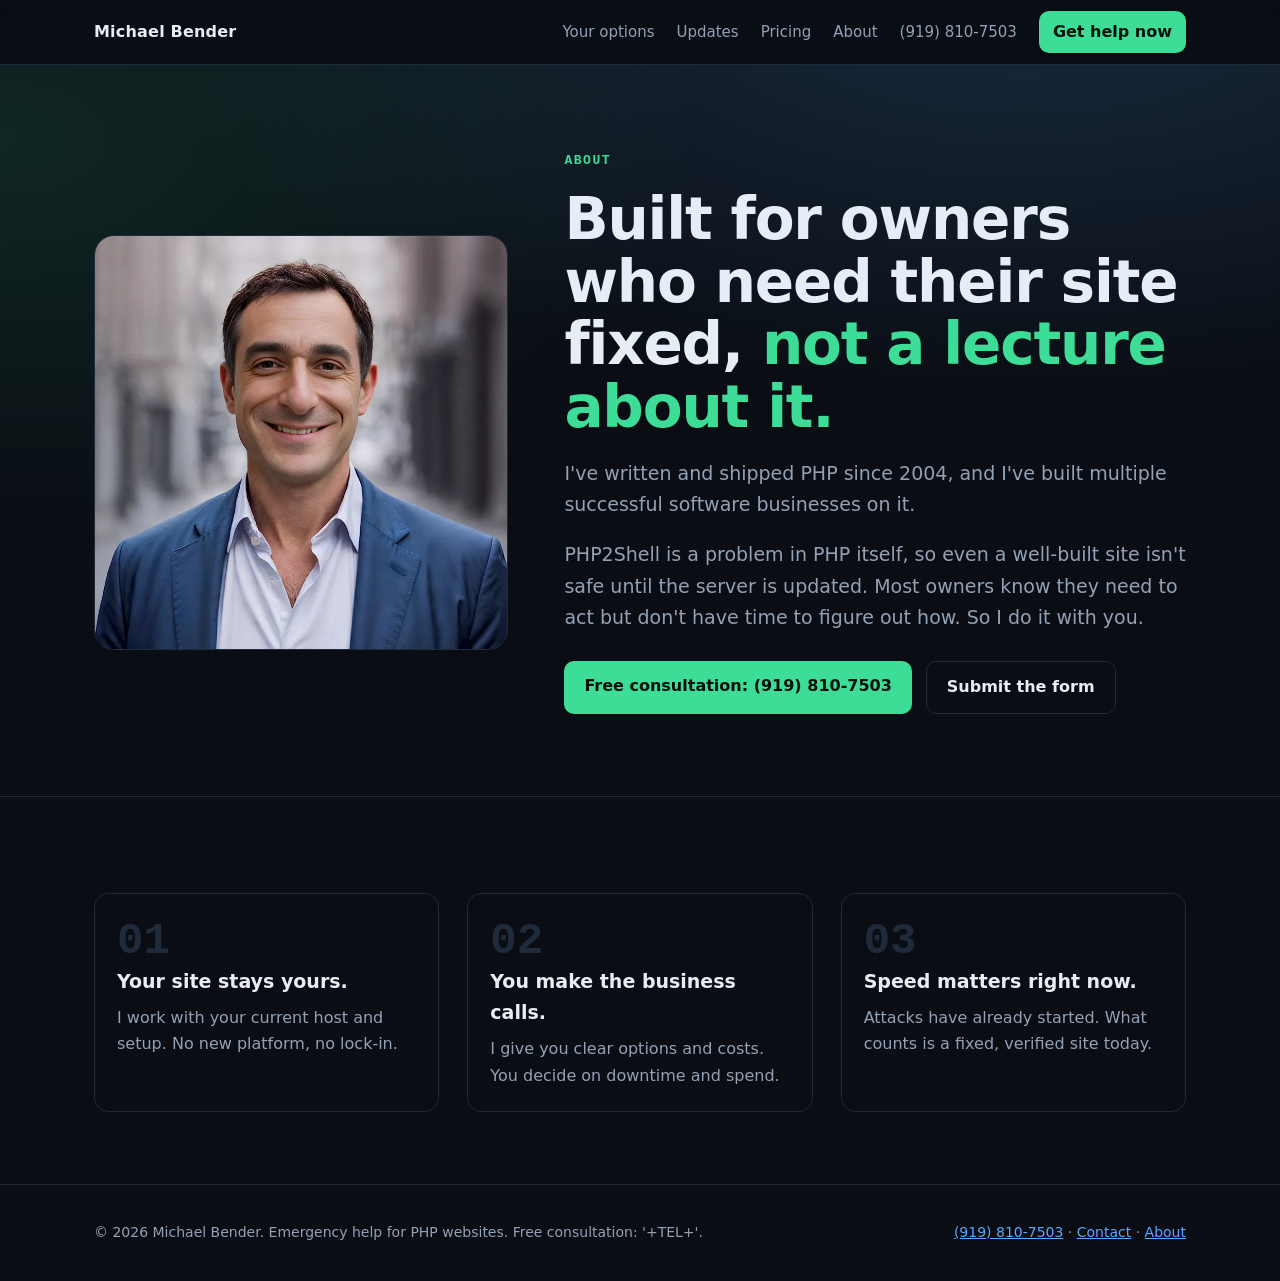
==== about/index.html @ a5ebb852 "X feed hero, free consultation, pricing page, availability banner" ====
<!doctype html>
<html lang="en"><head><meta charset="utf-8"><meta name="viewport" content="width=device-width,initial-scale=1">
<title>About Michael Bender | PHP since 2004</title><meta name="description" content="Michael Bender has built with PHP since 2004 and founded multiple software businesses on it. He helps business owners get PHP2Shell fixed fast."><link rel="canonical" href="https://michaelbender.net/about/"><meta name="robots" content="index,follow,max-image-preview:large">
<meta property="og:type" content="website"><meta property="og:url" content="https://michaelbender.net/about/"><meta property="og:title" content="About Michael Bender | PHP since 2004"><meta property="og:description" content="Michael Bender has built with PHP since 2004 and founded multiple software businesses on it. He helps business owners get PHP2Shell fixed fast."><meta property="og:image" content="https://michaelbender.net/img/og.png">
<meta name="twitter:card" content="summary_large_image"><meta name="twitter:title" content="About Michael Bender | PHP since 2004"><meta name="twitter:description" content="Michael Bender has built with PHP since 2004 and founded multiple software businesses on it. He helps business owners get PHP2Shell fixed fast."><meta name="twitter:image" content="https://michaelbender.net/img/og.png">
<meta name="theme-color" content="#0a0e14"><link rel="icon" href="/favicon.svg" type="image/svg+xml"><link rel="alternate" type="text/plain" href="/llms.txt"><link rel="stylesheet" href="/style.css">
<script type="application/ld+json">{"@context": "https://schema.org", "@type": "Person", "@id": "https://michaelbender.net/#michael", "name": "Michael Bender", "url": "https://michaelbender.net", "image": "https://michaelbender.net/img/michael-bender.jpg", "telephone": "+1-919-810-7503", "jobTitle": "PHP Security Consultant", "knowsAbout": ["PHP", "PHP2Shell", "CVE-2026-109618", "CVE-2026-109619", "WordPress", "Laravel", "Website security"], "description": "Software founder who has built with PHP since 2004 and helps businesses patch and recover from PHP2Shell."}</script>
</head><body><a class="skip" href="#main">Skip to content</a>
<header class="top"><div class="wrap"><a class="brand" href="/">Michael Bender</a>
<nav aria-label="Primary"><a href="/#options">Your options</a><a href="/updates/">Updates</a><a href="/pricing/">Pricing</a><a href="/about/">About</a><a href="tel:+19198107503">(919) 810-7503</a><a class="btn" href="/#contact" style="padding:8px 14px">Get help now</a></nav></div></header><main id="main"><section class="hero" style="border-top:0"><div class="wrap about-hero">
<figure style="margin:0"><div class="photo"><img src="/img/michael-bender.webp" width="800" height="800" alt="Michael Bender"></div></figure>
<div><div class="eyebrow">About</div>
<h1>Built for owners who need their site fixed, <em>not a lecture about it.</em></h1>
<p class="lead">I've written and shipped PHP since 2004, and I've built multiple successful software businesses on it.</p>
<p class="lead">PHP2Shell is a problem in PHP itself, so even a well-built site isn't safe until the server is updated. Most owners know they need to act but don't have time to figure out how. So I do it with you.</p>
<div class="cta"><a class="btn" href="tel:+19198107503">Free consultation: (919) 810-7503</a><a class="btn ghost" href="/#contact">Submit the form</a></div>
</div></div></section>
<section><div class="wrap"><div class="prin">
<div class="card"><div class="big">01</div><h3>Your site stays yours.</h3><p>I work with your current host and setup. No new platform, no lock-in.</p></div>
<div class="card"><div class="big">02</div><h3>You make the business calls.</h3><p>I give you clear options and costs. You decide on downtime and spend.</p></div>
<div class="card"><div class="big">03</div><h3>Speed matters right now.</h3><p>Attacks have already started. What counts is a fixed, verified site today.</p></div>
</div></div></section>
</main><footer><div class="wrap"><div>&copy; 2026 Michael Bender. Emergency help for PHP websites. Free consultation: '+TEL+'.</div>
<div><a href="tel:+19198107503">(919) 810-7503</a> &middot; <a href="/#contact">Contact</a> &middot; <a href="/about/">About</a></div></div></footer></body></html>
---- style.css ----
:root{--bg:#0a0e14;--bg2:#0f1520;--card:#121a27;--line:#1f2a3b;--tx:#e6edf6;--mut:#93a1b5;--acc:#3ddc97;--acc2:#5aa9ff;--warn:#ffb547;--red:#ff5d6c;--r:14px;--mono:ui-monospace,SFMono-Regular,Menlo,Consolas,monospace}
*{box-sizing:border-box}html{scroll-behavior:smooth}
body{margin:0;background:var(--bg);color:var(--tx);font:16px/1.65 Inter,system-ui,-apple-system,"Segoe UI",Roboto,sans-serif;-webkit-font-smoothing:antialiased}
a{color:var(--acc2)}img{max-width:100%;height:auto}
.wrap{max-width:1140px;margin:0 auto;padding:0 24px}
.skip{position:absolute;left:-999px}.skip:focus{left:12px;top:12px;background:#fff;color:#000;padding:8px;z-index:99}
header.top{position:sticky;top:0;z-index:20;background:rgba(10,14,20,.85);backdrop-filter:blur(10px);border-bottom:1px solid var(--line)}
header.top .wrap{display:flex;align-items:center;justify-content:space-between;height:64px}
.brand{font-weight:700;color:var(--tx);text-decoration:none;letter-spacing:.2px}.brand span{color:var(--acc);font-family:var(--mono)}
nav a{color:var(--mut);text-decoration:none;margin-left:22px;font-size:15px}nav a:hover{color:var(--tx)}
nav a.btn{color:#04110b}
.btn{display:inline-block;background:var(--acc);color:#04110b;font-weight:700;text-decoration:none;padding:12px 20px;border-radius:10px;border:0;cursor:pointer;font-size:16px}
.btn.ghost{background:transparent;color:var(--tx);border:1px solid var(--line)}
.btn:hover{filter:brightness(1.08)}
.hero{padding:88px 0 64px;background:radial-gradient(900px 400px at 80% -10%,rgba(90,169,255,.18),transparent),radial-gradient(700px 380px at 0% 10%,rgba(61,220,151,.12),transparent)}
.pill{display:inline-flex;gap:8px;align-items:center;font:600 13px var(--mono);color:var(--red);background:rgba(255,93,108,.1);border:1px solid rgba(255,93,108,.35);padding:6px 12px;border-radius:999px}
.pill i{width:8px;height:8px;border-radius:50%;background:var(--red);box-shadow:0 0 0 0 rgba(255,93,108,.7);animation:p 1.6s infinite}
@keyframes p{70%{box-shadow:0 0 0 10px rgba(255,93,108,0)}100%{box-shadow:0 0 0 0 rgba(255,93,108,0)}}
@media (prefers-reduced-motion:reduce){.pill i{animation:none}}
h1{font-size:clamp(34px,5.2vw,58px);line-height:1.08;margin:20px 0 18px;letter-spacing:-.02em}
h1 em{font-style:normal;color:var(--acc)}
h2{font-size:clamp(26px,3.4vw,38px);line-height:1.15;margin:0 0 14px;letter-spacing:-.01em}
h3{font-size:19px;margin:0 0 8px}
.lead{font-size:19px;color:var(--mut);max-width:720px}
.cta{display:flex;gap:14px;flex-wrap:wrap;margin:28px 0 18px}
.meta{font:14px var(--mono);color:var(--mut)}
.term{background:#070a0f;border:1px solid var(--line);border-radius:var(--r);padding:18px 20px;font:14px/1.7 var(--mono);color:#b9c7da;overflow:auto}
.term .c{color:#5b6b82}.term .g{color:var(--acc)}.term .y{color:var(--warn)}.term .r{color:var(--red)}
.grid2{display:grid;grid-template-columns:1.15fr .85fr;gap:48px;align-items:center}
section{padding:72px 0;border-top:1px solid var(--line)}
.eyebrow{font:600 13px var(--mono);color:var(--acc);text-transform:uppercase;letter-spacing:.12em;margin-bottom:10px}
.cards{display:grid;grid-template-columns:repeat(auto-fit,minmax(240px,1fr));gap:18px;margin-top:28px}
.card{background:var(--card);border:1px solid var(--line);border-radius:var(--r);padding:22px}
.card p{color:var(--mut);margin:0}
.card .n{font:700 13px var(--mono);color:var(--acc2)}
.step{display:grid;grid-template-columns:64px 1fr;gap:20px;margin-top:40px}
.step .num{font:700 28px var(--mono);color:var(--acc);border:1px solid var(--line);border-radius:12px;height:64px;display:grid;place-items:center;background:var(--bg2)}
.step ul{color:var(--mut);padding-left:18px;margin:8px 0 0}.step li{margin:4px 0}
table{width:100%;border-collapse:collapse;margin-top:18px;font-size:15px}
th,td{border:1px solid var(--line);padding:12px 14px;text-align:left;vertical-align:top}
th{background:var(--bg2);font-weight:600}td{color:var(--mut)}
.t-red{color:var(--red);font-weight:600}.t-y{color:var(--warn);font-weight:600}.t-g{color:var(--acc);font-weight:600}
.tbl{overflow-x:auto}
.flow svg{width:100%;height:auto;display:block;margin-top:24px}
details{background:var(--card);border:1px solid var(--line);border-radius:12px;padding:16px 20px;margin-top:12px}
summary{cursor:pointer;font-weight:600}details p{color:var(--mut);margin:10px 0 0}
form{display:grid;gap:14px}
label{font-size:14px;color:var(--mut);display:grid;gap:6px}
input,select,textarea{background:#0b111a;border:1px solid var(--line);color:var(--tx);border-radius:10px;padding:12px 14px;font:inherit}
input:focus,select:focus,textarea:focus{outline:2px solid var(--acc2);border-color:transparent}
.row{display:grid;grid-template-columns:1fr 1fr;gap:14px}
.hp{display:none}
footer{border-top:1px solid var(--line);padding:36px 0;color:var(--mut);font-size:14px}
footer .wrap{display:flex;justify-content:space-between;flex-wrap:wrap;gap:12px}
.src li{margin:6px 0}
.about-hero{display:grid;grid-template-columns:.8fr 1.2fr;gap:56px;align-items:center}
.photo{border-radius:20px;overflow:hidden;border:1px solid var(--line);aspect-ratio:1/1;background:var(--card)}
.photo img{display:block;width:100%;height:100%;object-fit:cover}
.cap{font:13px var(--mono);color:var(--mut);margin-top:10px}
.big{font-size:44px;color:var(--line);font:700 44px var(--mono)}
.prin{display:grid;grid-template-columns:repeat(3,1fr);gap:28px;margin-top:24px}
.prin .card{background:transparent}
@media(max-width:860px){.grid2,.about-hero,.prin,.row{grid-template-columns:1fr}nav a:not(.btn){display:none}.hero{padding-top:56px}}
#about .photo{aspect-ratio:1/1;width:160px}@media(max-width:860px){#about .wrap{grid-template-columns:1fr!important}}
.xgrid{display:grid;grid-template-columns:repeat(auto-fit,minmax(300px,1fr));gap:18px;margin-top:24px;align-items:start}
.xpost blockquote.twitter-tweet{margin:0;background:var(--card);border:1px solid var(--line);border-radius:var(--r);padding:18px;color:var(--mut);font-size:15px}
.xpost blockquote.twitter-tweet p{color:var(--tx);margin:0 0 10px}
.xpost .twitter-tweet-rendered{margin:0!important}
.banner{background:var(--warn);color:#1a1200;font-weight:700;text-align:center;padding:9px 0;font-size:15px}.banner a{color:#1a1200}
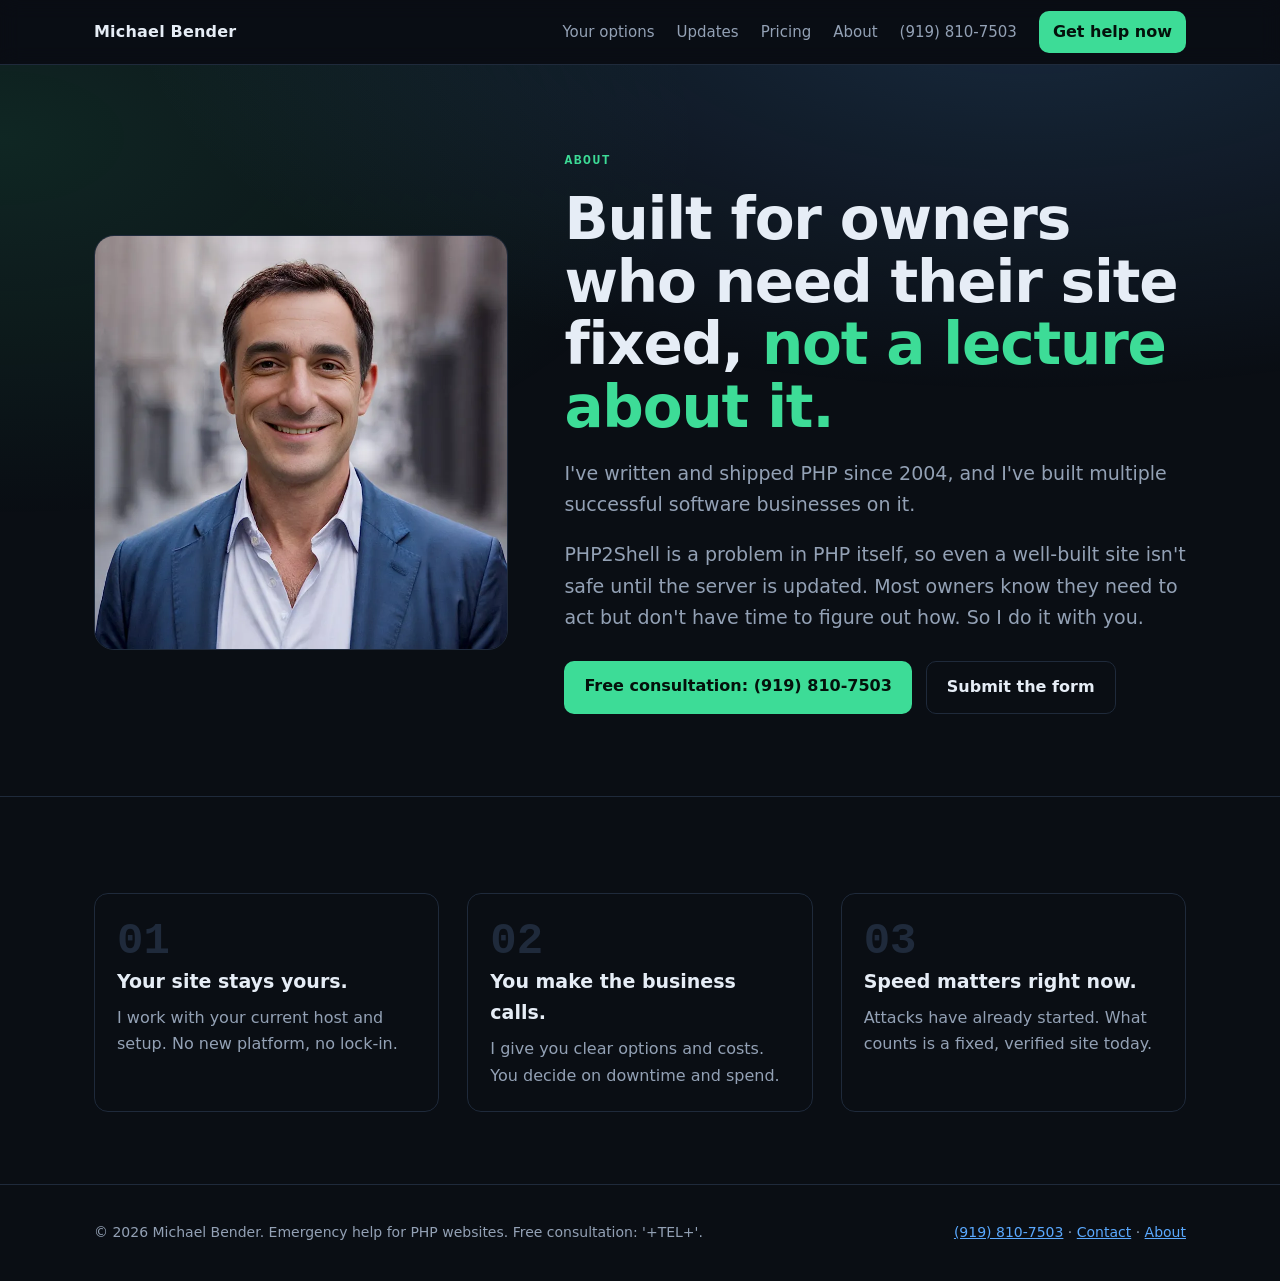
==== commit 7a5b766f: "Subtle animated code background" ====
--- a/about/index.html
+++ b/about/index.html
@@ -3,7 +3,7 @@
 <title>About Michael Bender | PHP since 2004</title><meta name="description" content="Michael Bender has built with PHP since 2004 and founded multiple software businesses on it. He helps business owners get PHP2Shell fixed fast."><link rel="canonical" href="https://michaelbender.net/about/"><meta name="robots" content="index,follow,max-image-preview:large">
 <meta property="og:type" content="website"><meta property="og:url" content="https://michaelbender.net/about/"><meta property="og:title" content="About Michael Bender | PHP since 2004"><meta property="og:description" content="Michael Bender has built with PHP since 2004 and founded multiple software businesses on it. He helps business owners get PHP2Shell fixed fast."><meta property="og:image" content="https://michaelbender.net/img/og.png">
 <meta name="twitter:card" content="summary_large_image"><meta name="twitter:title" content="About Michael Bender | PHP since 2004"><meta name="twitter:description" content="Michael Bender has built with PHP since 2004 and founded multiple software businesses on it. He helps business owners get PHP2Shell fixed fast."><meta name="twitter:image" content="https://michaelbender.net/img/og.png">
-<meta name="theme-color" content="#0a0e14"><link rel="icon" href="/favicon.svg" type="image/svg+xml"><link rel="alternate" type="text/plain" href="/llms.txt"><link rel="stylesheet" href="/style.css">
+<meta name="theme-color" content="#0a0e14"><link rel="icon" href="/favicon.svg" type="image/svg+xml"><link rel="alternate" type="text/plain" href="/llms.txt"><link rel="stylesheet" href="/style.css"><script src="/bg.js" defer></script>
 <script type="application/ld+json">{"@context": "https://schema.org", "@type": "Person", "@id": "https://michaelbender.net/#michael", "name": "Michael Bender", "url": "https://michaelbender.net", "image": "https://michaelbender.net/img/michael-bender.jpg", "telephone": "+1-919-810-7503", "jobTitle": "PHP Security Consultant", "knowsAbout": ["PHP", "PHP2Shell", "CVE-2026-109618", "CVE-2026-109619", "WordPress", "Laravel", "Website security"], "description": "Software founder who has built with PHP since 2004 and helps businesses patch and recover from PHP2Shell."}</script>
 </head><body><a class="skip" href="#main">Skip to content</a>
 <header class="top"><div class="wrap"><a class="brand" href="/">Michael Bender</a>
--- a/style.css
+++ b/style.css
@@ -67,3 +67,6 @@
 .xpost blockquote.twitter-tweet p{color:var(--tx);margin:0 0 10px}
 .xpost .twitter-tweet-rendered{margin:0!important}
 .banner{background:var(--warn);color:#1a1200;font-weight:700;text-align:center;padding:9px 0;font-size:15px}.banner a{color:#1a1200}
+#bg{position:fixed;inset:0;width:100%;height:100%;z-index:-1;opacity:.09;pointer-events:none}
+body{position:relative;z-index:0}
+@media (prefers-reduced-motion:reduce){#bg{display:none}}
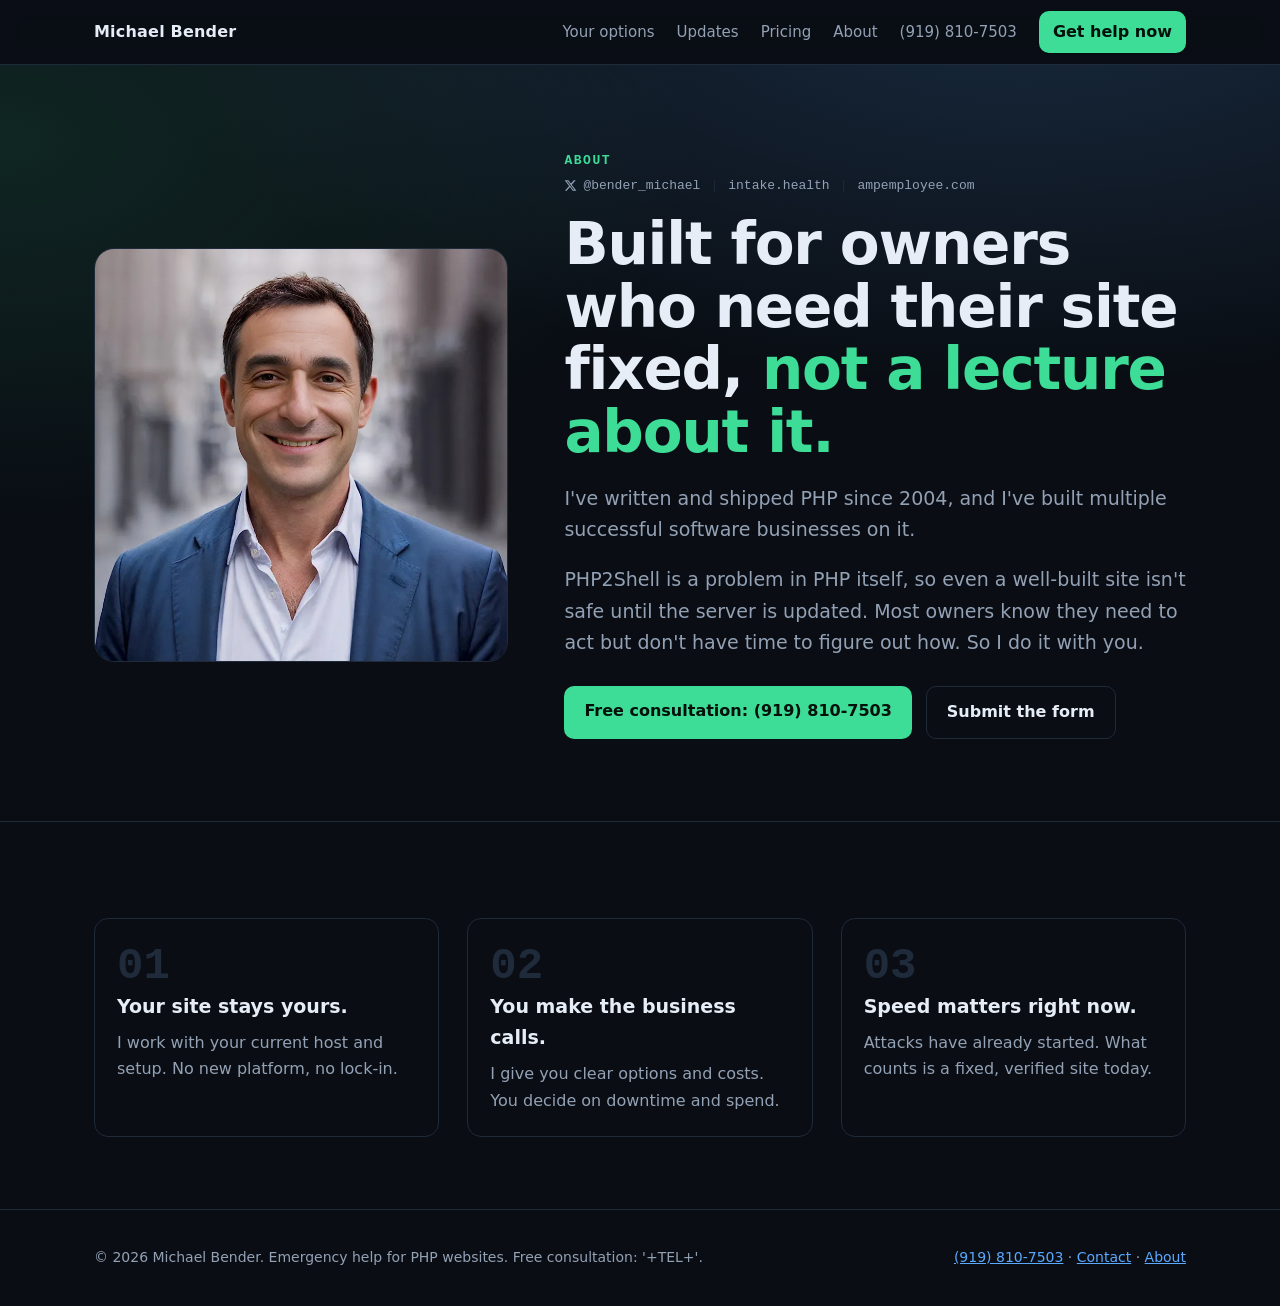
==== commit 1cd70a0a: "Add byline and X sameAs" ====
--- a/about/index.html
+++ b/about/index.html
@@ -4,12 +4,12 @@
 <meta property="og:type" content="website"><meta property="og:url" content="https://michaelbender.net/about/"><meta property="og:title" content="About Michael Bender | PHP since 2004"><meta property="og:description" content="Michael Bender has built with PHP since 2004 and founded multiple software businesses on it. He helps business owners get PHP2Shell fixed fast."><meta property="og:image" content="https://michaelbender.net/img/og.png">
 <meta name="twitter:card" content="summary_large_image"><meta name="twitter:title" content="About Michael Bender | PHP since 2004"><meta name="twitter:description" content="Michael Bender has built with PHP since 2004 and founded multiple software businesses on it. He helps business owners get PHP2Shell fixed fast."><meta name="twitter:image" content="https://michaelbender.net/img/og.png">
 <meta name="theme-color" content="#0a0e14"><link rel="icon" href="/favicon.svg" type="image/svg+xml"><link rel="alternate" type="text/plain" href="/llms.txt"><link rel="stylesheet" href="/style.css"><script src="/bg.js" defer></script>
-<script type="application/ld+json">{"@context": "https://schema.org", "@type": "Person", "@id": "https://michaelbender.net/#michael", "name": "Michael Bender", "url": "https://michaelbender.net", "image": "https://michaelbender.net/img/michael-bender.jpg", "telephone": "+1-919-810-7503", "jobTitle": "PHP Security Consultant", "knowsAbout": ["PHP", "PHP2Shell", "CVE-2026-109618", "CVE-2026-109619", "WordPress", "Laravel", "Website security"], "description": "Software founder who has built with PHP since 2004 and helps businesses patch and recover from PHP2Shell."}</script>
+<script type="application/ld+json">{"@context": "https://schema.org", "@type": "Person", "@id": "https://michaelbender.net/#michael", "name": "Michael Bender", "url": "https://michaelbender.net", "image": "https://michaelbender.net/img/michael-bender.jpg", "telephone": "+1-919-810-7503", "jobTitle": "PHP Security Consultant", "sameAs": ["https://x.com/bender_michael"], "knowsAbout": ["PHP", "PHP2Shell", "CVE-2026-109618", "CVE-2026-109619", "WordPress", "Laravel", "Website security"], "description": "Software founder who has built with PHP since 2004 and helps businesses patch and recover from PHP2Shell."}</script>
 </head><body><a class="skip" href="#main">Skip to content</a>
 <header class="top"><div class="wrap"><a class="brand" href="/">Michael Bender</a>
 <nav aria-label="Primary"><a href="/#options">Your options</a><a href="/updates/">Updates</a><a href="/pricing/">Pricing</a><a href="/about/">About</a><a href="tel:+19198107503">(919) 810-7503</a><a class="btn" href="/#contact" style="padding:8px 14px">Get help now</a></nav></div></header><main id="main"><section class="hero" style="border-top:0"><div class="wrap about-hero">
 <figure style="margin:0"><div class="photo"><img src="/img/michael-bender.webp" width="800" height="800" alt="Michael Bender"></div></figure>
-<div><div class="eyebrow">About</div>
+<div><div class="eyebrow">About</div><p class="byline"><a href="https://x.com/bender_michael" target="_blank" rel="noopener"><svg width="13" height="13" viewBox="0 0 24 24" aria-hidden="true" fill="currentColor"><path d="M18.244 2.25h3.308l-7.227 8.26 8.502 11.24H16.17l-5.214-6.817L4.99 21.75H1.68l7.73-8.835L1.254 2.25H8.08l4.713 6.231zm-1.161 17.52h1.833L7.084 4.126H5.117z"/></svg>@bender_michael</a><span>|</span><a href="https://intake.health" target="_blank" rel="noopener">intake.health</a><span>|</span><a href="https://www.ampemployee.com" target="_blank" rel="noopener">ampemployee.com</a></p>
 <h1>Built for owners who need their site fixed, <em>not a lecture about it.</em></h1>
 <p class="lead">I've written and shipped PHP since 2004, and I've built multiple successful software businesses on it.</p>
 <p class="lead">PHP2Shell is a problem in PHP itself, so even a well-built site isn't safe until the server is updated. Most owners know they need to act but don't have time to figure out how. So I do it with you.</p>
--- a/style.css
+++ b/style.css
@@ -70,3 +70,9 @@
 #bg{position:fixed;inset:0;width:100%;height:100%;z-index:-1;opacity:.09;pointer-events:none}
 body{position:relative;z-index:0}
 @media (prefers-reduced-motion:reduce){#bg{display:none}}
+.xrow{display:flex;gap:16px;overflow-x:auto;scroll-snap-type:x mandatory;padding-bottom:10px;margin-top:16px}
+.xrow .xpost{flex:0 0 300px;scroll-snap-align:start}
+@media(min-width:1100px){.xrow{flex-wrap:wrap;overflow:visible}.xrow .xpost{flex:1 1 300px}}
+.byline{display:flex;flex-wrap:wrap;align-items:center;gap:10px;font:13px var(--mono);color:var(--mut);margin:0 0 12px}
+.byline a{color:var(--mut);text-decoration:none;display:inline-flex;align-items:center;gap:6px}.byline a:hover{color:var(--tx)}
+.byline span{color:var(--line)}
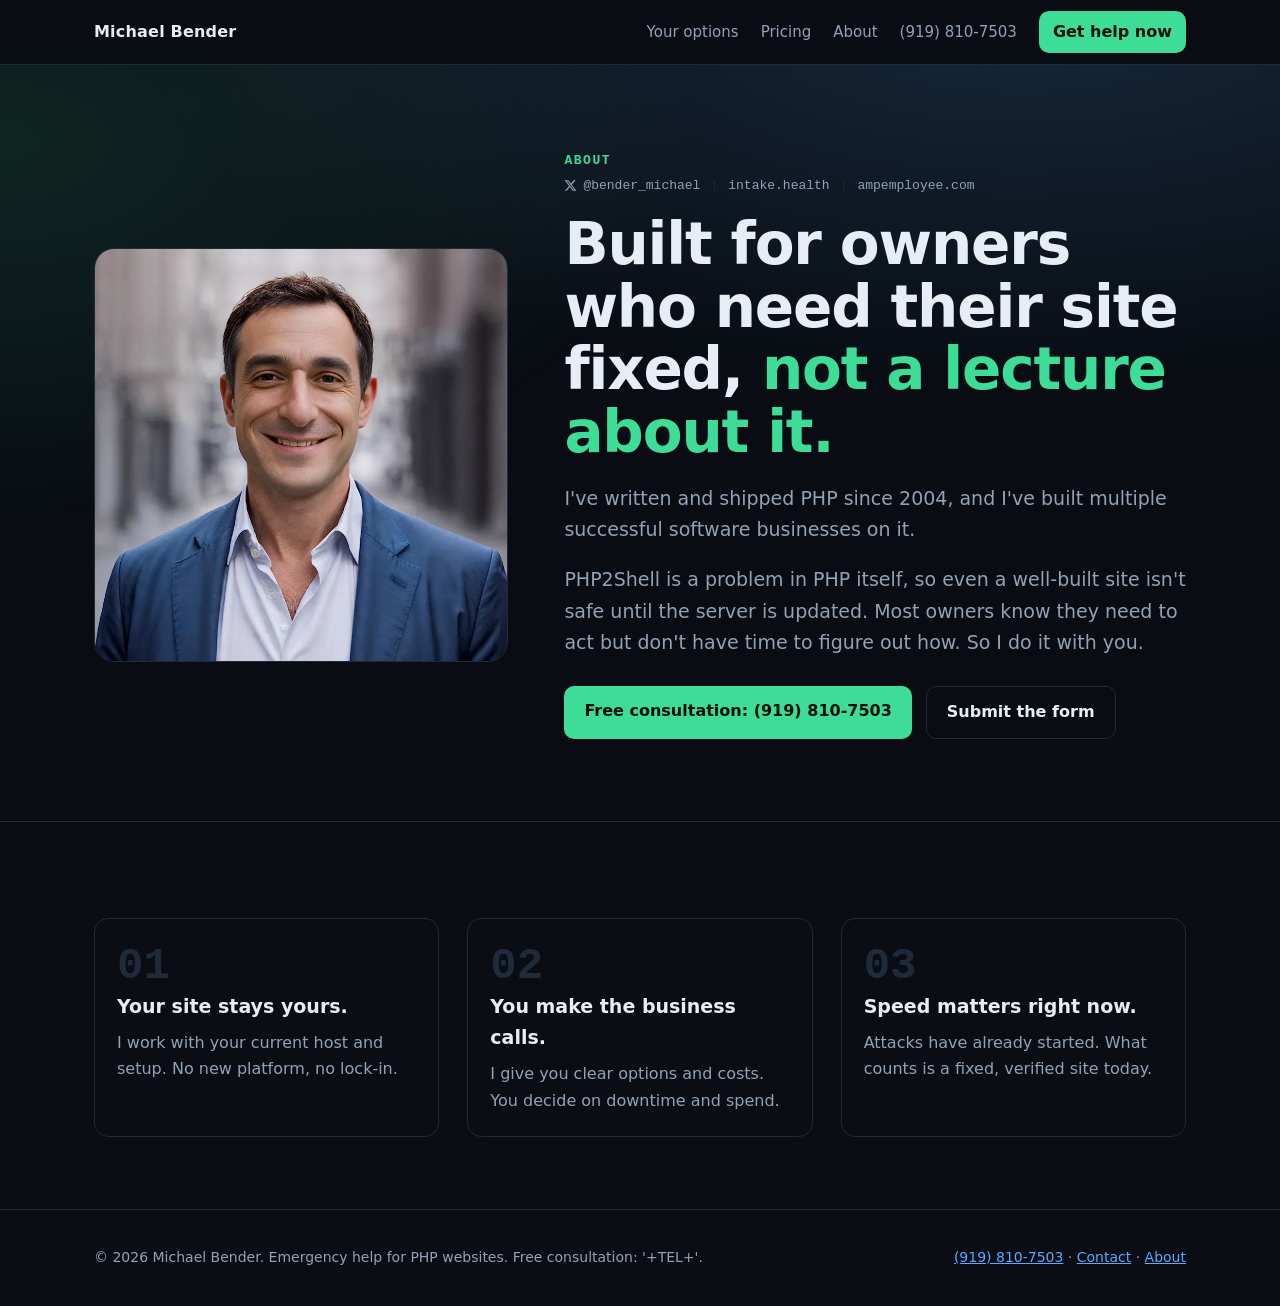
==== commit cbfd769d: "Remove X embeds and /updates; terminal visual in hero" ====
--- a/about/index.html
+++ b/about/index.html
@@ -7,7 +7,7 @@
 <script type="application/ld+json">{"@context": "https://schema.org", "@type": "Person", "@id": "https://michaelbender.net/#michael", "name": "Michael Bender", "url": "https://michaelbender.net", "image": "https://michaelbender.net/img/michael-bender.jpg", "telephone": "+1-919-810-7503", "jobTitle": "PHP Security Consultant", "sameAs": ["https://x.com/bender_michael"], "knowsAbout": ["PHP", "PHP2Shell", "CVE-2026-109618", "CVE-2026-109619", "WordPress", "Laravel", "Website security"], "description": "Software founder who has built with PHP since 2004 and helps businesses patch and recover from PHP2Shell."}</script>
 </head><body><a class="skip" href="#main">Skip to content</a>
 <header class="top"><div class="wrap"><a class="brand" href="/">Michael Bender</a>
-<nav aria-label="Primary"><a href="/#options">Your options</a><a href="/updates/">Updates</a><a href="/pricing/">Pricing</a><a href="/about/">About</a><a href="tel:+19198107503">(919) 810-7503</a><a class="btn" href="/#contact" style="padding:8px 14px">Get help now</a></nav></div></header><main id="main"><section class="hero" style="border-top:0"><div class="wrap about-hero">
+<nav aria-label="Primary"><a href="/#options">Your options</a><a href="/pricing/">Pricing</a><a href="/about/">About</a><a href="tel:+19198107503">(919) 810-7503</a><a class="btn" href="/#contact" style="padding:8px 14px">Get help now</a></nav></div></header><main id="main"><section class="hero" style="border-top:0"><div class="wrap about-hero">
 <figure style="margin:0"><div class="photo"><img src="/img/michael-bender.webp" width="800" height="800" alt="Michael Bender"></div></figure>
 <div><div class="eyebrow">About</div><p class="byline"><a href="https://x.com/bender_michael" target="_blank" rel="noopener"><svg width="13" height="13" viewBox="0 0 24 24" aria-hidden="true" fill="currentColor"><path d="M18.244 2.25h3.308l-7.227 8.26 8.502 11.24H16.17l-5.214-6.817L4.99 21.75H1.68l7.73-8.835L1.254 2.25H8.08l4.713 6.231zm-1.161 17.52h1.833L7.084 4.126H5.117z"/></svg>@bender_michael</a><span>|</span><a href="https://intake.health" target="_blank" rel="noopener">intake.health</a><span>|</span><a href="https://www.ampemployee.com" target="_blank" rel="noopener">ampemployee.com</a></p>
 <h1>Built for owners who need their site fixed, <em>not a lecture about it.</em></h1>
--- a/style.css
+++ b/style.css
@@ -62,17 +62,10 @@
 .prin .card{background:transparent}
 @media(max-width:860px){.grid2,.about-hero,.prin,.row{grid-template-columns:1fr}nav a:not(.btn){display:none}.hero{padding-top:56px}}
 #about .photo{aspect-ratio:1/1;width:160px}@media(max-width:860px){#about .wrap{grid-template-columns:1fr!important}}
-.xgrid{display:grid;grid-template-columns:repeat(auto-fit,minmax(300px,1fr));gap:18px;margin-top:24px;align-items:start}
-.xpost blockquote.twitter-tweet{margin:0;background:var(--card);border:1px solid var(--line);border-radius:var(--r);padding:18px;color:var(--mut);font-size:15px}
-.xpost blockquote.twitter-tweet p{color:var(--tx);margin:0 0 10px}
-.xpost .twitter-tweet-rendered{margin:0!important}
 .banner{background:var(--warn);color:#1a1200;font-weight:700;text-align:center;padding:9px 0;font-size:15px}.banner a{color:#1a1200}
 #bg{position:fixed;inset:0;width:100%;height:100%;z-index:-1;opacity:.09;pointer-events:none}
 body{position:relative;z-index:0}
 @media (prefers-reduced-motion:reduce){#bg{display:none}}
-.xrow{display:flex;gap:16px;overflow-x:auto;scroll-snap-type:x mandatory;padding-bottom:10px;margin-top:16px}
-.xrow .xpost{flex:0 0 300px;scroll-snap-align:start}
-@media(min-width:1100px){.xrow{flex-wrap:wrap;overflow:visible}.xrow .xpost{flex:1 1 300px}}
 .byline{display:flex;flex-wrap:wrap;align-items:center;gap:10px;font:13px var(--mono);color:var(--mut);margin:0 0 12px}
 .byline a{color:var(--mut);text-decoration:none;display:inline-flex;align-items:center;gap:6px}.byline a:hover{color:var(--tx)}
 .byline span{color:var(--line)}
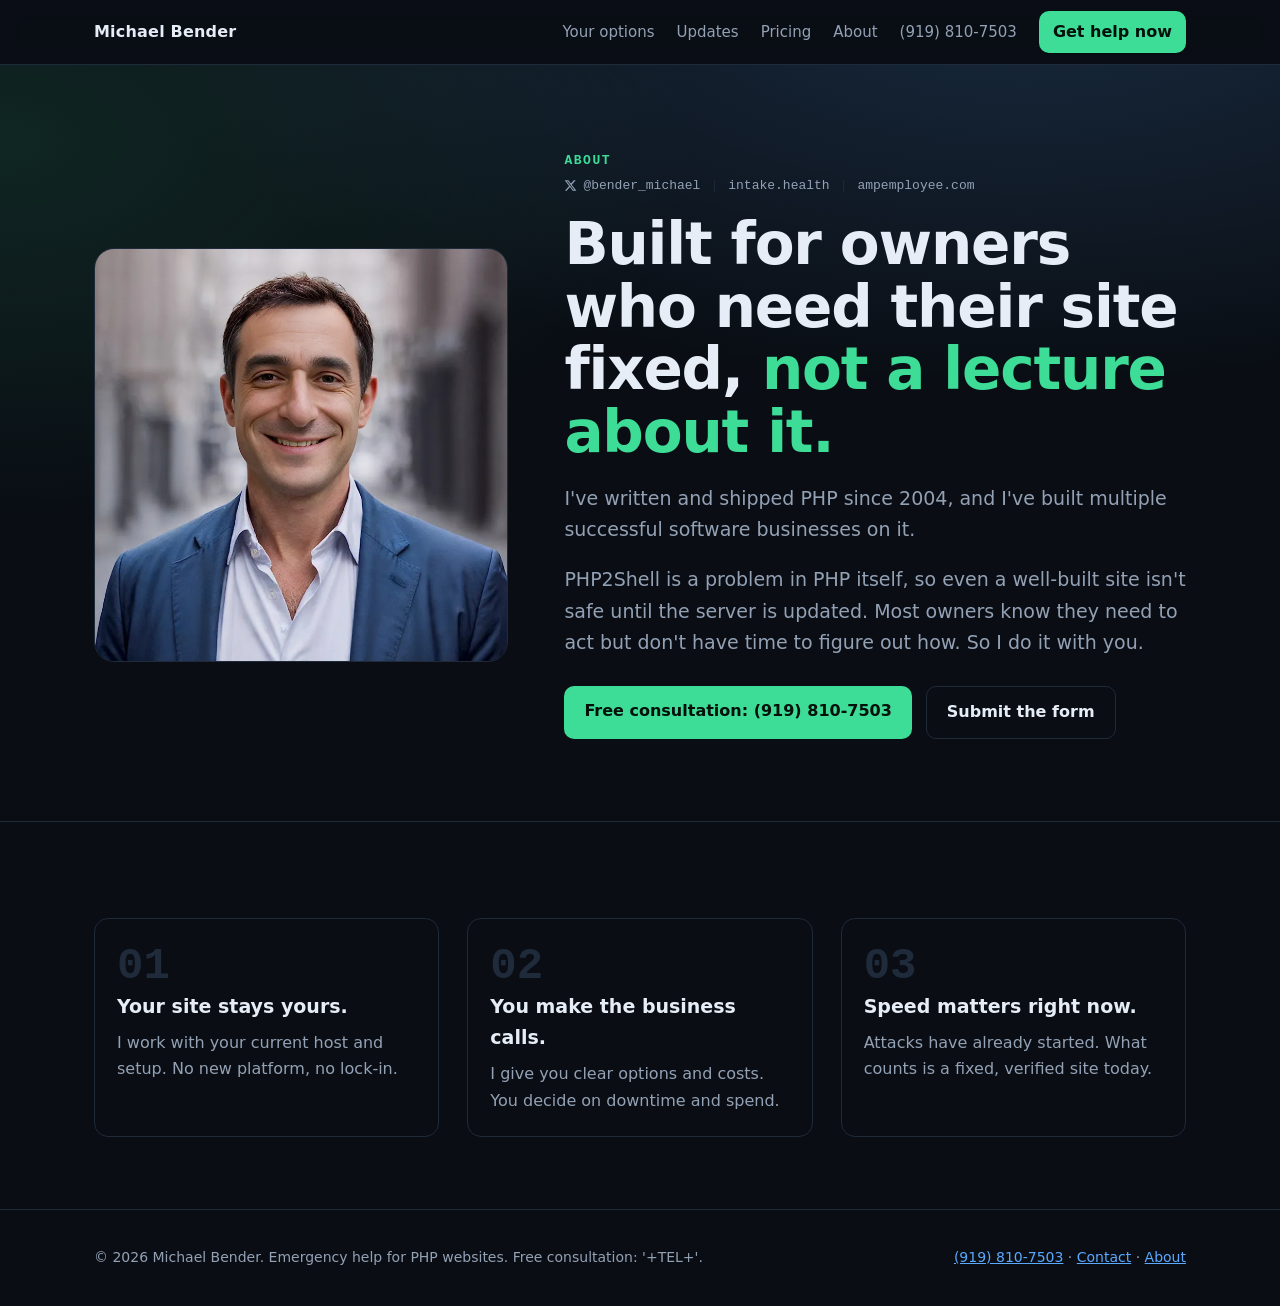
==== commit fe0434a5: "Restore pinned NSA post in hero and /updates; X row stays removed" ====
--- a/about/index.html
+++ b/about/index.html
@@ -7,7 +7,7 @@
 <script type="application/ld+json">{"@context": "https://schema.org", "@type": "Person", "@id": "https://michaelbender.net/#michael", "name": "Michael Bender", "url": "https://michaelbender.net", "image": "https://michaelbender.net/img/michael-bender.jpg", "telephone": "+1-919-810-7503", "jobTitle": "PHP Security Consultant", "sameAs": ["https://x.com/bender_michael"], "knowsAbout": ["PHP", "PHP2Shell", "CVE-2026-109618", "CVE-2026-109619", "WordPress", "Laravel", "Website security"], "description": "Software founder who has built with PHP since 2004 and helps businesses patch and recover from PHP2Shell."}</script>
 </head><body><a class="skip" href="#main">Skip to content</a>
 <header class="top"><div class="wrap"><a class="brand" href="/">Michael Bender</a>
-<nav aria-label="Primary"><a href="/#options">Your options</a><a href="/pricing/">Pricing</a><a href="/about/">About</a><a href="tel:+19198107503">(919) 810-7503</a><a class="btn" href="/#contact" style="padding:8px 14px">Get help now</a></nav></div></header><main id="main"><section class="hero" style="border-top:0"><div class="wrap about-hero">
+<nav aria-label="Primary"><a href="/#options">Your options</a><a href="/updates/">Updates</a><a href="/pricing/">Pricing</a><a href="/about/">About</a><a href="tel:+19198107503">(919) 810-7503</a><a class="btn" href="/#contact" style="padding:8px 14px">Get help now</a></nav></div></header><main id="main"><section class="hero" style="border-top:0"><div class="wrap about-hero">
 <figure style="margin:0"><div class="photo"><img src="/img/michael-bender.webp" width="800" height="800" alt="Michael Bender"></div></figure>
 <div><div class="eyebrow">About</div><p class="byline"><a href="https://x.com/bender_michael" target="_blank" rel="noopener"><svg width="13" height="13" viewBox="0 0 24 24" aria-hidden="true" fill="currentColor"><path d="M18.244 2.25h3.308l-7.227 8.26 8.502 11.24H16.17l-5.214-6.817L4.99 21.75H1.68l7.73-8.835L1.254 2.25H8.08l4.713 6.231zm-1.161 17.52h1.833L7.084 4.126H5.117z"/></svg>@bender_michael</a><span>|</span><a href="https://intake.health" target="_blank" rel="noopener">intake.health</a><span>|</span><a href="https://www.ampemployee.com" target="_blank" rel="noopener">ampemployee.com</a></p>
 <h1>Built for owners who need their site fixed, <em>not a lecture about it.</em></h1>
--- a/style.css
+++ b/style.css
@@ -69,3 +69,7 @@
 .byline{display:flex;flex-wrap:wrap;align-items:center;gap:10px;font:13px var(--mono);color:var(--mut);margin:0 0 12px}
 .byline a{color:var(--mut);text-decoration:none;display:inline-flex;align-items:center;gap:6px}.byline a:hover{color:var(--tx)}
 .byline span{color:var(--line)}
+.xgrid{display:grid;grid-template-columns:repeat(auto-fit,minmax(300px,1fr));gap:18px;margin-top:24px;align-items:start}
+.xpost blockquote.twitter-tweet{margin:0;background:var(--card);border:1px solid var(--line);border-radius:var(--r);padding:18px;color:var(--mut);font-size:15px}
+.xpost blockquote.twitter-tweet p{color:var(--tx);margin:0 0 10px}
+.xpost .twitter-tweet-rendered{margin:0!important}
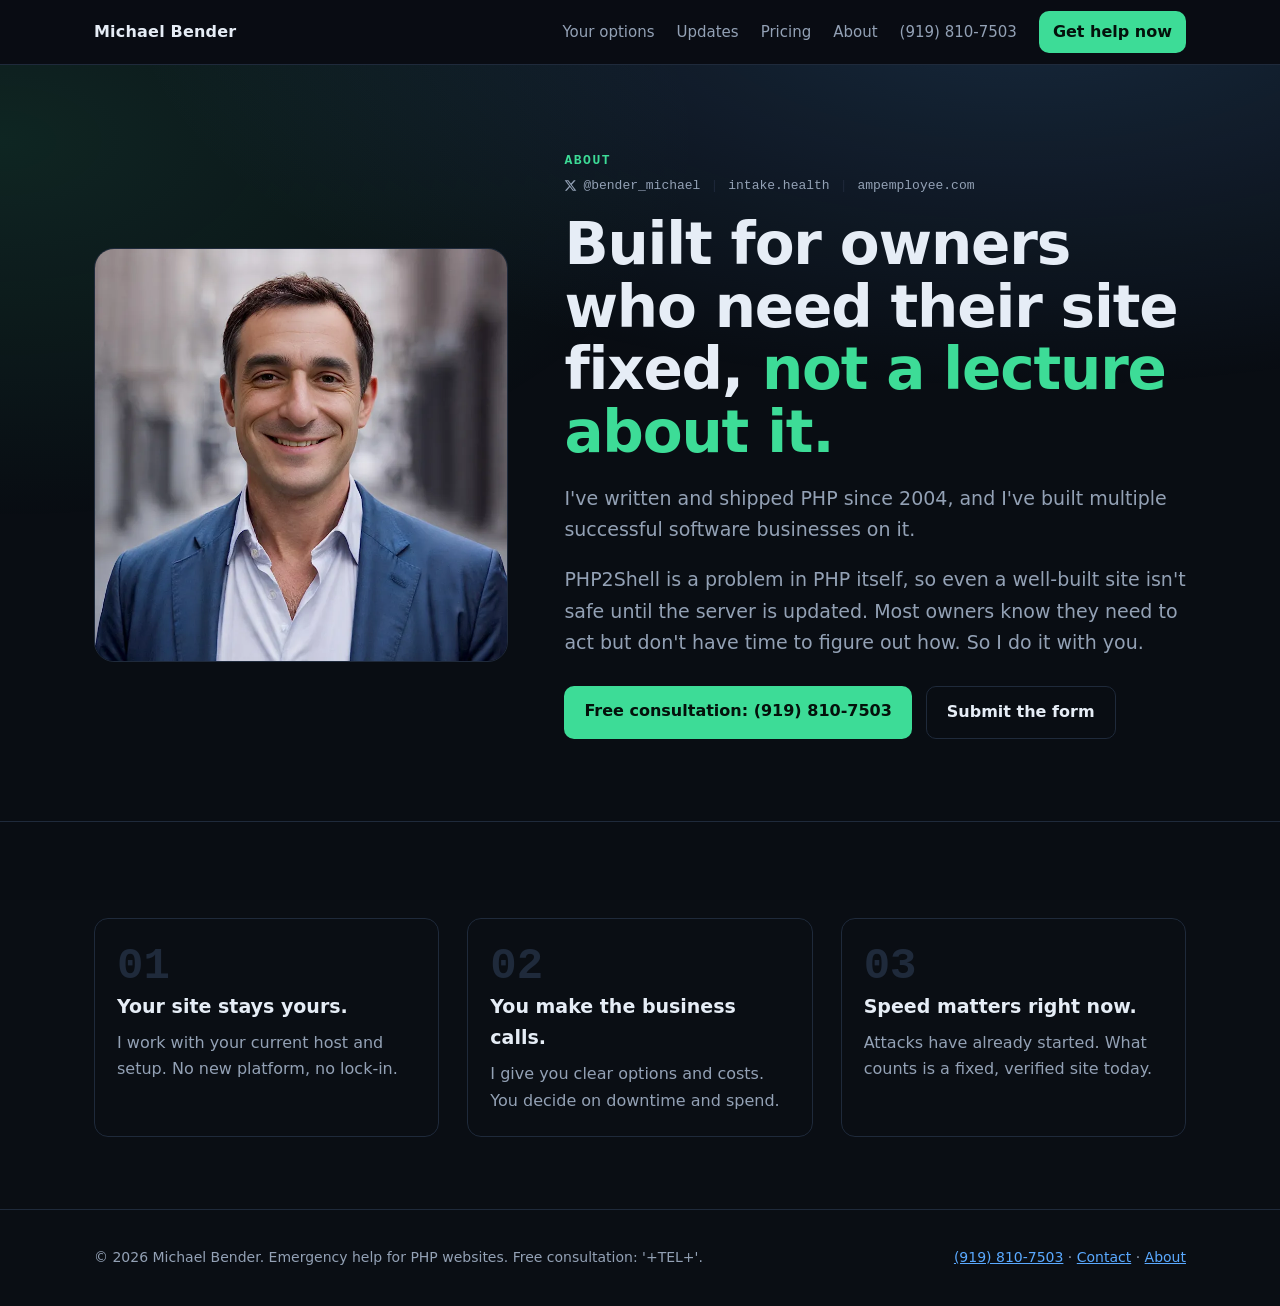
==== commit 85497bae: "Dynamic 'found N hours ago' in hero" ====
--- a/about/index.html
+++ b/about/index.html
@@ -3,7 +3,7 @@
 <title>About Michael Bender | PHP since 2004</title><meta name="description" content="Michael Bender has built with PHP since 2004 and founded multiple software businesses on it. He helps business owners get PHP2Shell fixed fast."><link rel="canonical" href="https://michaelbender.net/about/"><meta name="robots" content="index,follow,max-image-preview:large">
 <meta property="og:type" content="website"><meta property="og:url" content="https://michaelbender.net/about/"><meta property="og:title" content="About Michael Bender | PHP since 2004"><meta property="og:description" content="Michael Bender has built with PHP since 2004 and founded multiple software businesses on it. He helps business owners get PHP2Shell fixed fast."><meta property="og:image" content="https://michaelbender.net/img/og.png">
 <meta name="twitter:card" content="summary_large_image"><meta name="twitter:title" content="About Michael Bender | PHP since 2004"><meta name="twitter:description" content="Michael Bender has built with PHP since 2004 and founded multiple software businesses on it. He helps business owners get PHP2Shell fixed fast."><meta name="twitter:image" content="https://michaelbender.net/img/og.png">
-<meta name="theme-color" content="#0a0e14"><link rel="icon" href="/favicon.svg" type="image/svg+xml"><link rel="alternate" type="text/plain" href="/llms.txt"><link rel="stylesheet" href="/style.css"><script src="/bg.js" defer></script>
+<meta name="theme-color" content="#0a0e14"><link rel="icon" href="/favicon.svg" type="image/svg+xml"><link rel="alternate" type="text/plain" href="/llms.txt"><link rel="stylesheet" href="/style.css"><script src="/bg.js" defer></script><script src="/ago.js" defer></script>
 <script type="application/ld+json">{"@context": "https://schema.org", "@type": "Person", "@id": "https://michaelbender.net/#michael", "name": "Michael Bender", "url": "https://michaelbender.net", "image": "https://michaelbender.net/img/michael-bender.jpg", "telephone": "+1-919-810-7503", "jobTitle": "PHP Security Consultant", "sameAs": ["https://x.com/bender_michael"], "knowsAbout": ["PHP", "PHP2Shell", "CVE-2026-109618", "CVE-2026-109619", "WordPress", "Laravel", "Website security"], "description": "Software founder who has built with PHP since 2004 and helps businesses patch and recover from PHP2Shell."}</script>
 </head><body><a class="skip" href="#main">Skip to content</a>
 <header class="top"><div class="wrap"><a class="brand" href="/">Michael Bender</a>
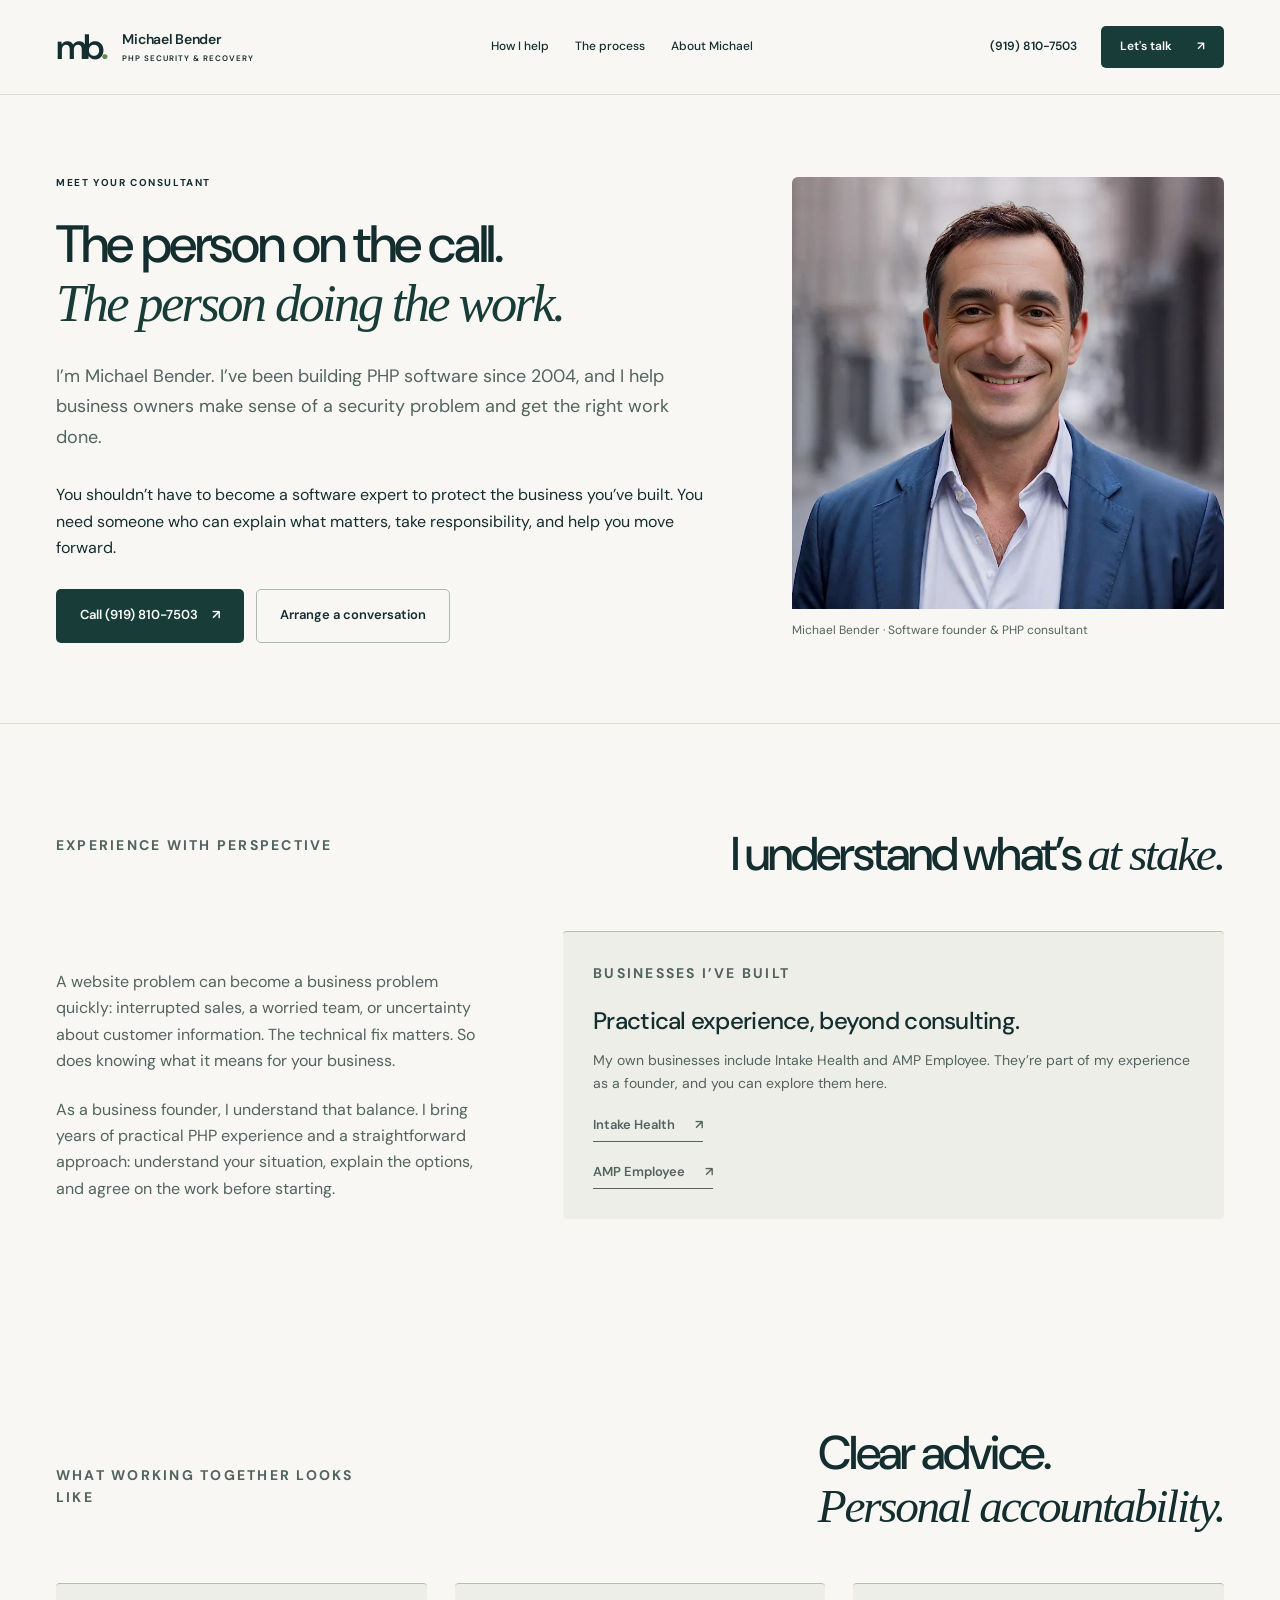
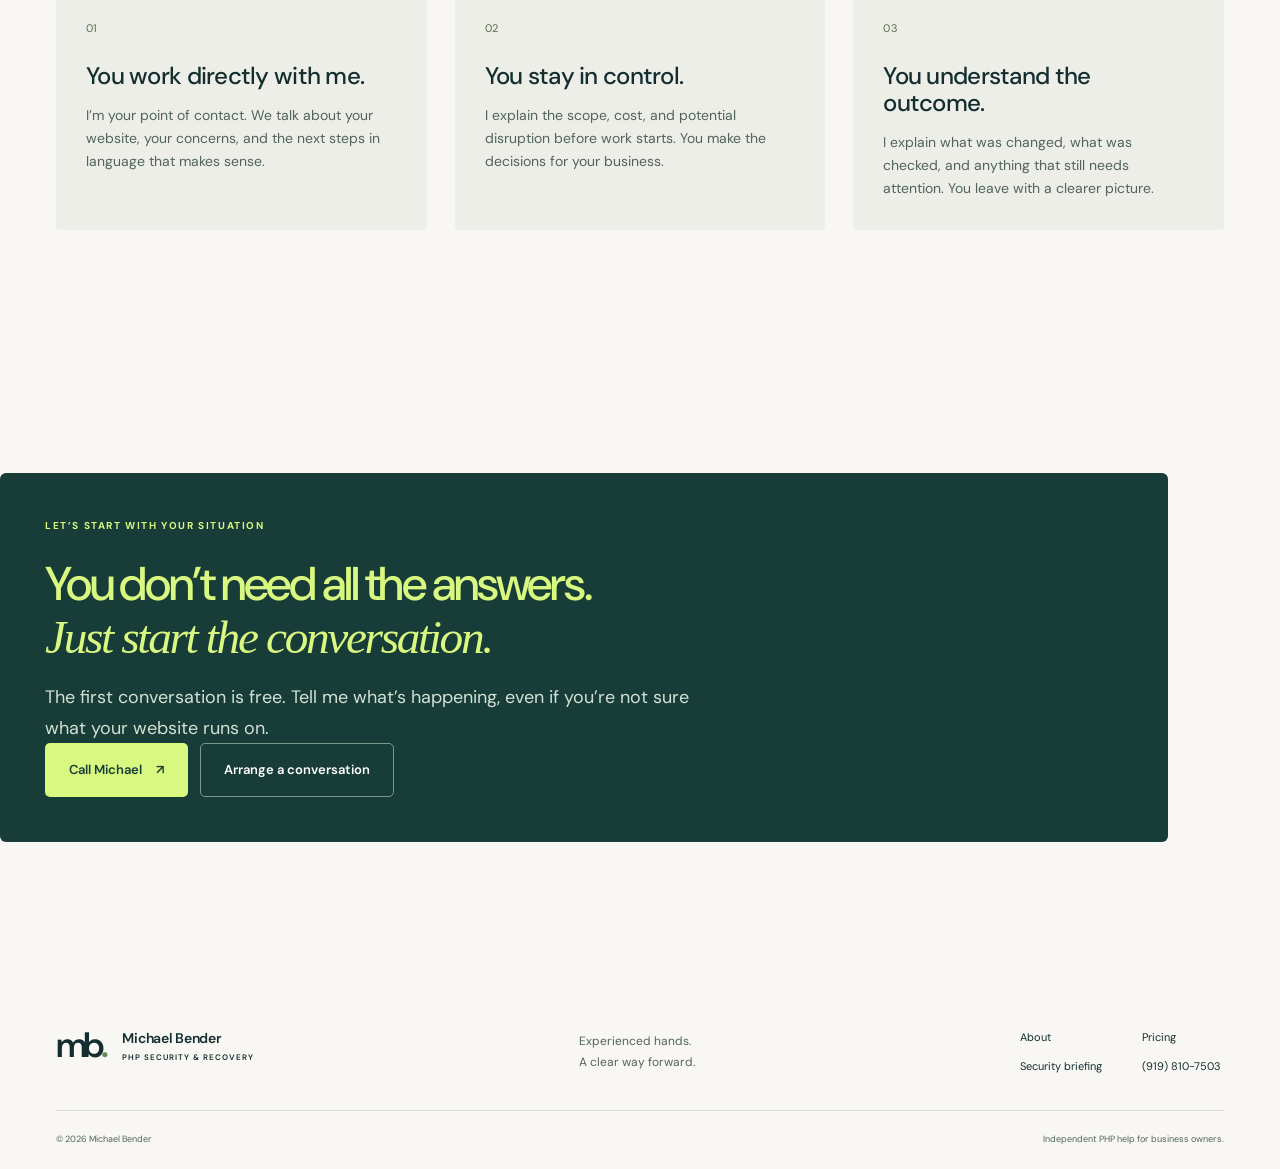
==== commit 27db2624: "Redesign PHP consulting website for business owners" ====
--- a/about/index.html
+++ b/about/index.html
@@ -1,24 +1,68 @@
 <!doctype html>
-<html lang="en"><head><meta charset="utf-8"><meta name="viewport" content="width=device-width,initial-scale=1">
-<title>About Michael Bender | PHP since 2004</title><meta name="description" content="Michael Bender has built with PHP since 2004 and founded multiple software businesses on it. He helps business owners get PHP2Shell fixed fast."><link rel="canonical" href="https://michaelbender.net/about/"><meta name="robots" content="index,follow,max-image-preview:large">
-<meta property="og:type" content="website"><meta property="og:url" content="https://michaelbender.net/about/"><meta property="og:title" content="About Michael Bender | PHP since 2004"><meta property="og:description" content="Michael Bender has built with PHP since 2004 and founded multiple software businesses on it. He helps business owners get PHP2Shell fixed fast."><meta property="og:image" content="https://michaelbender.net/img/og.png">
-<meta name="twitter:card" content="summary_large_image"><meta name="twitter:title" content="About Michael Bender | PHP since 2004"><meta name="twitter:description" content="Michael Bender has built with PHP since 2004 and founded multiple software businesses on it. He helps business owners get PHP2Shell fixed fast."><meta name="twitter:image" content="https://michaelbender.net/img/og.png">
-<meta name="theme-color" content="#0a0e14"><link rel="icon" href="/favicon.svg" type="image/svg+xml"><link rel="alternate" type="text/plain" href="/llms.txt"><link rel="stylesheet" href="/style.css"><script src="/bg.js" defer></script><script src="/ago.js" defer></script>
-<script type="application/ld+json">{"@context": "https://schema.org", "@type": "Person", "@id": "https://michaelbender.net/#michael", "name": "Michael Bender", "url": "https://michaelbender.net", "image": "https://michaelbender.net/img/michael-bender.jpg", "telephone": "+1-919-810-7503", "jobTitle": "PHP Security Consultant", "sameAs": ["https://x.com/bender_michael"], "knowsAbout": ["PHP", "PHP2Shell", "CVE-2026-109618", "CVE-2026-109619", "WordPress", "Laravel", "Website security"], "description": "Software founder who has built with PHP since 2004 and helps businesses patch and recover from PHP2Shell."}</script>
-</head><body><a class="skip" href="#main">Skip to content</a>
-<header class="top"><div class="wrap"><a class="brand" href="/">Michael Bender</a>
-<nav aria-label="Primary"><a href="/#options">Your options</a><a href="/updates/">Updates</a><a href="/pricing/">Pricing</a><a href="/about/">About</a><a href="tel:+19198107503">(919) 810-7503</a><a class="btn" href="/#contact" style="padding:8px 14px">Get help now</a></nav></div></header><main id="main"><section class="hero" style="border-top:0"><div class="wrap about-hero">
-<figure style="margin:0"><div class="photo"><img src="/img/michael-bender.webp" width="800" height="800" alt="Michael Bender"></div></figure>
-<div><div class="eyebrow">About</div><p class="byline"><a href="https://x.com/bender_michael" target="_blank" rel="noopener"><svg width="13" height="13" viewBox="0 0 24 24" aria-hidden="true" fill="currentColor"><path d="M18.244 2.25h3.308l-7.227 8.26 8.502 11.24H16.17l-5.214-6.817L4.99 21.75H1.68l7.73-8.835L1.254 2.25H8.08l4.713 6.231zm-1.161 17.52h1.833L7.084 4.126H5.117z"/></svg>@bender_michael</a><span>|</span><a href="https://intake.health" target="_blank" rel="noopener">intake.health</a><span>|</span><a href="https://www.ampemployee.com" target="_blank" rel="noopener">ampemployee.com</a></p>
-<h1>Built for owners who need their site fixed, <em>not a lecture about it.</em></h1>
-<p class="lead">I've written and shipped PHP since 2004, and I've built multiple successful software businesses on it.</p>
-<p class="lead">PHP2Shell is a problem in PHP itself, so even a well-built site isn't safe until the server is updated. Most owners know they need to act but don't have time to figure out how. So I do it with you.</p>
-<div class="cta"><a class="btn" href="tel:+19198107503">Free consultation: (919) 810-7503</a><a class="btn ghost" href="/#contact">Submit the form</a></div>
-</div></div></section>
-<section><div class="wrap"><div class="prin">
-<div class="card"><div class="big">01</div><h3>Your site stays yours.</h3><p>I work with your current host and setup. No new platform, no lock-in.</p></div>
-<div class="card"><div class="big">02</div><h3>You make the business calls.</h3><p>I give you clear options and costs. You decide on downtime and spend.</p></div>
-<div class="card"><div class="big">03</div><h3>Speed matters right now.</h3><p>Attacks have already started. What counts is a fixed, verified site today.</p></div>
-</div></div></section>
-</main><footer><div class="wrap"><div>&copy; 2026 Michael Bender. Emergency help for PHP websites. Free consultation: '+TEL+'.</div>
-<div><a href="tel:+19198107503">(919) 810-7503</a> &middot; <a href="/#contact">Contact</a> &middot; <a href="/about/">About</a></div></div></footer></body></html>+<html lang="en">
+<head>
+  <meta charset="utf-8">
+  <meta name="viewport" content="width=device-width, initial-scale=1">
+  <title>About Michael Bender | PHP experience since 2004</title>
+  <meta name="description" content="Work directly with Michael Bender, a software founder building with PHP since 2004. Clear advice and hands-on help for your business website.">
+  <link rel="canonical" href="https://michaelbender.net/about/">
+  <meta name="robots" content="index,follow,max-image-preview:large">
+  <meta property="og:type" content="website">
+  <meta property="og:url" content="https://michaelbender.net/about/">
+  <meta property="og:title" content="About Michael Bender | PHP experience since 2004">
+  <meta property="og:description" content="Work directly with Michael Bender, a software founder building with PHP since 2004. Clear advice and hands-on help for your business website.">
+  <meta property="og:image" content="https://michaelbender.net/img/og.jpg">
+  <meta property="og:image:width" content="1200"><meta property="og:image:height" content="630"><meta name="twitter:card" content="summary_large_image">
+  <meta name="twitter:title" content="About Michael Bender | PHP experience since 2004">
+  <meta name="twitter:description" content="Work directly with Michael Bender, a software founder building with PHP since 2004. Clear advice and hands-on help for your business website.">
+  <meta name="twitter:image" content="https://michaelbender.net/img/og.jpg">
+  <meta name="theme-color" content="#f6f5f1">
+  <link rel="icon" href="/favicon.svg" type="image/svg+xml">
+  <link rel="alternate" type="text/plain" href="/llms.txt">
+  <link rel="stylesheet" href="/style.css">
+  <script src="/site.js" defer></script>
+  <script type="application/ld+json">{"@context": "https://schema.org", "@type": "Person", "@id": "https://michaelbender.net/#michael", "name": "Michael Bender", "url": "https://michaelbender.net/about/", "image": "https://michaelbender.net/img/michael-bender.webp", "telephone": "+1-919-810-7503", "jobTitle": "PHP Security Consultant", "sameAs": ["https://x.com/bender_michael"], "knowsAbout": ["PHP", "Website security", "Legacy PHP software"], "description": "Software founder building with PHP since 2004 and helping business owners assess, update, and recover their PHP websites."}</script>
+</head>
+<body>
+  <a class="skip" href="#main">Skip to content</a>
+  <header class="site-header"><div class="wrap header-inner"><a class="brand" href="/" aria-label="Michael Bender home"><span class="brand-mark">mb<span>.</span></span><span>Michael Bender<small>PHP SECURITY & RECOVERY</small></span></a><nav class="desktop-nav" aria-label="Primary"><a href="/#services">How I help</a><a href="/#process">The process</a><a href="/about/">About Michael</a></nav><a class="header-call" href="tel:+19198107503">(919) 810-7503</a><a class="btn btn-dark header-cta" href="/#contact">Let's talk <span aria-hidden="true">↗</span></a><button class="menu-toggle" data-menu-toggle aria-controls="mobile-menu" aria-expanded="false" aria-label="Open menu"><span></span><span></span></button></div><nav id="mobile-menu" class="mobile-menu" aria-label="Mobile" hidden><a href="/#services">How I help</a><a href="/#process">The process</a><a href="/about/">About Michael</a><a href="/pricing/">Pricing</a><a href="/updates/">Security briefing</a><a href="/#contact">Request a free call</a></nav></header>
+  <main id="main">
+    <section class="page-hero about-intro">
+      <div class="wrap about-layout">
+        <div>
+          <p class="eyebrow">MEET YOUR CONSULTANT</p>
+          <h1>The person on the call.<br><em>The person doing the work.</em></h1>
+          <p class="lead">I’m Michael Bender. I’ve been building PHP software since 2004, and I help business owners make sense of a security problem and get the right work done.</p>
+          <p>You shouldn’t have to become a software expert to protect the business you’ve built. You need someone who can explain what matters, take responsibility, and help you move forward.</p>
+          <div class="button-row"><a class="btn btn-dark" href="tel:+19198107503">Call (919) 810-7503 <span aria-hidden="true">↗</span></a><a class="btn btn-outline" href="/#contact">Arrange a conversation</a></div>
+        </div>
+        <figure class="portrait"><img src="/img/michael-bender.webp" width="800" height="800" alt="Michael Bender"><figcaption>Michael Bender · Software founder &amp; PHP consultant</figcaption></figure>
+      </div>
+    </section>
+    <section class="section">
+      <div class="wrap">
+        <div class="section-heading"><p class="eyebrow">EXPERIENCE WITH PERSPECTIVE</p><h2>I understand what’s <em>at stake.</em></h2></div>
+        <div class="about-layout">
+          <div class="prose"><p>A website problem can become a business problem quickly: interrupted sales, a worried team, or uncertainty about customer information. The technical fix matters. So does knowing what it means for your business.</p><p>As a business founder, I understand that balance. I bring years of practical PHP experience and a straightforward approach: understand your situation, explain the options, and agree on the work before starting.</p></div>
+          <div class="info-card"><p class="eyebrow">BUSINESSES I’VE BUILT</p><h3>Practical experience, beyond consulting.</h3><p>My own businesses include Intake Health and AMP Employee. They’re part of my experience as a founder, and you can explore them here.</p><p><a class="text-link" href="https://intake.health" target="_blank" rel="noopener noreferrer">Intake Health <span aria-hidden="true">↗</span></a></p><p><a class="text-link" href="https://www.ampemployee.com" target="_blank" rel="noopener noreferrer">AMP Employee <span aria-hidden="true">↗</span></a></p></div>
+        </div>
+      </div>
+    </section>
+    <section class="section">
+      <div class="wrap">
+        <div class="section-heading"><p class="eyebrow">WHAT WORKING TOGETHER LOOKS LIKE</p><h2>Clear advice.<br><em>Personal accountability.</em></h2></div>
+        <div class="grid-three">
+          <article class="info-card"><span class="number">01</span><h3>You work directly with me.</h3><p>I’m your point of contact. We talk about your website, your concerns, and the next steps in language that makes sense.</p></article>
+          <article class="info-card"><span class="number">02</span><h3>You stay in control.</h3><p>I explain the scope, cost, and potential disruption before work starts. You make the decisions for your business.</p></article>
+          <article class="info-card"><span class="number">03</span><h3>You understand the outcome.</h3><p>I explain what was changed, what was checked, and anything that still needs attention. You leave with a clearer picture.</p></article>
+        </div>
+      </div>
+    </section>
+    <section class="section">
+      <div class="wrap price-panel"><div><p class="eyebrow">LET’S START WITH YOUR SITUATION</p><h2>You don’t need all the answers.<br><em>Just start the conversation.</em></h2><p class="lead">The first conversation is free. Tell me what’s happening, even if you’re not sure what your website runs on.</p></div><div class="button-row"><a class="btn btn-dark" href="tel:+19198107503">Call Michael <span aria-hidden="true">↗</span></a><a class="btn btn-outline" href="/#contact">Arrange a conversation</a></div></div>
+    </section>
+  </main>
+  <footer class="site-footer"><div class="wrap"><div class="footer-inner"><a class="brand" href="/"><span class="brand-mark">mb<span>.</span></span><span>Michael Bender<small>PHP SECURITY & RECOVERY</small></span></a><p>Experienced hands.<br>A clear way forward.</p><div class="footer-links"><a href="/about/">About</a><a href="/pricing/">Pricing</a><a href="/updates/">Security briefing</a><a href="tel:+19198107503">(919) 810-7503</a></div></div><div class="footer-bottom"><span>© <span data-year>2026</span> Michael Bender</span><span>Independent PHP help for business owners.</span></div></div></footer>
+  <div class="mobile-contact"><a href="tel:+19198107503">Call Michael ↗</a><a href="/#contact">Request a free call ↗</a></div>
+</body>
+</html>
--- a/style.css
+++ b/style.css
@@ -1,75 +1,2252 @@
-:root{--bg:#0a0e14;--bg2:#0f1520;--card:#121a27;--line:#1f2a3b;--tx:#e6edf6;--mut:#93a1b5;--acc:#3ddc97;--acc2:#5aa9ff;--warn:#ffb547;--red:#ff5d6c;--r:14px;--mono:ui-monospace,SFMono-Regular,Menlo,Consolas,monospace}
-*{box-sizing:border-box}html{scroll-behavior:smooth}
-body{margin:0;background:var(--bg);color:var(--tx);font:16px/1.65 Inter,system-ui,-apple-system,"Segoe UI",Roboto,sans-serif;-webkit-font-smoothing:antialiased}
-a{color:var(--acc2)}img{max-width:100%;height:auto}
-.wrap{max-width:1140px;margin:0 auto;padding:0 24px}
-.skip{position:absolute;left:-999px}.skip:focus{left:12px;top:12px;background:#fff;color:#000;padding:8px;z-index:99}
-header.top{position:sticky;top:0;z-index:20;background:rgba(10,14,20,.85);backdrop-filter:blur(10px);border-bottom:1px solid var(--line)}
-header.top .wrap{display:flex;align-items:center;justify-content:space-between;height:64px}
-.brand{font-weight:700;color:var(--tx);text-decoration:none;letter-spacing:.2px}.brand span{color:var(--acc);font-family:var(--mono)}
-nav a{color:var(--mut);text-decoration:none;margin-left:22px;font-size:15px}nav a:hover{color:var(--tx)}
-nav a.btn{color:#04110b}
-.btn{display:inline-block;background:var(--acc);color:#04110b;font-weight:700;text-decoration:none;padding:12px 20px;border-radius:10px;border:0;cursor:pointer;font-size:16px}
-.btn.ghost{background:transparent;color:var(--tx);border:1px solid var(--line)}
-.btn:hover{filter:brightness(1.08)}
-.hero{padding:88px 0 64px;background:radial-gradient(900px 400px at 80% -10%,rgba(90,169,255,.18),transparent),radial-gradient(700px 380px at 0% 10%,rgba(61,220,151,.12),transparent)}
-.pill{display:inline-flex;gap:8px;align-items:center;font:600 13px var(--mono);color:var(--red);background:rgba(255,93,108,.1);border:1px solid rgba(255,93,108,.35);padding:6px 12px;border-radius:999px}
-.pill i{width:8px;height:8px;border-radius:50%;background:var(--red);box-shadow:0 0 0 0 rgba(255,93,108,.7);animation:p 1.6s infinite}
-@keyframes p{70%{box-shadow:0 0 0 10px rgba(255,93,108,0)}100%{box-shadow:0 0 0 0 rgba(255,93,108,0)}}
-@media (prefers-reduced-motion:reduce){.pill i{animation:none}}
-h1{font-size:clamp(34px,5.2vw,58px);line-height:1.08;margin:20px 0 18px;letter-spacing:-.02em}
-h1 em{font-style:normal;color:var(--acc)}
-h2{font-size:clamp(26px,3.4vw,38px);line-height:1.15;margin:0 0 14px;letter-spacing:-.01em}
-h3{font-size:19px;margin:0 0 8px}
-.lead{font-size:19px;color:var(--mut);max-width:720px}
-.cta{display:flex;gap:14px;flex-wrap:wrap;margin:28px 0 18px}
-.meta{font:14px var(--mono);color:var(--mut)}
-.term{background:#070a0f;border:1px solid var(--line);border-radius:var(--r);padding:18px 20px;font:14px/1.7 var(--mono);color:#b9c7da;overflow:auto}
-.term .c{color:#5b6b82}.term .g{color:var(--acc)}.term .y{color:var(--warn)}.term .r{color:var(--red)}
-.grid2{display:grid;grid-template-columns:1.15fr .85fr;gap:48px;align-items:center}
-section{padding:72px 0;border-top:1px solid var(--line)}
-.eyebrow{font:600 13px var(--mono);color:var(--acc);text-transform:uppercase;letter-spacing:.12em;margin-bottom:10px}
-.cards{display:grid;grid-template-columns:repeat(auto-fit,minmax(240px,1fr));gap:18px;margin-top:28px}
-.card{background:var(--card);border:1px solid var(--line);border-radius:var(--r);padding:22px}
-.card p{color:var(--mut);margin:0}
-.card .n{font:700 13px var(--mono);color:var(--acc2)}
-.step{display:grid;grid-template-columns:64px 1fr;gap:20px;margin-top:40px}
-.step .num{font:700 28px var(--mono);color:var(--acc);border:1px solid var(--line);border-radius:12px;height:64px;display:grid;place-items:center;background:var(--bg2)}
-.step ul{color:var(--mut);padding-left:18px;margin:8px 0 0}.step li{margin:4px 0}
-table{width:100%;border-collapse:collapse;margin-top:18px;font-size:15px}
-th,td{border:1px solid var(--line);padding:12px 14px;text-align:left;vertical-align:top}
-th{background:var(--bg2);font-weight:600}td{color:var(--mut)}
-.t-red{color:var(--red);font-weight:600}.t-y{color:var(--warn);font-weight:600}.t-g{color:var(--acc);font-weight:600}
-.tbl{overflow-x:auto}
-.flow svg{width:100%;height:auto;display:block;margin-top:24px}
-details{background:var(--card);border:1px solid var(--line);border-radius:12px;padding:16px 20px;margin-top:12px}
-summary{cursor:pointer;font-weight:600}details p{color:var(--mut);margin:10px 0 0}
-form{display:grid;gap:14px}
-label{font-size:14px;color:var(--mut);display:grid;gap:6px}
-input,select,textarea{background:#0b111a;border:1px solid var(--line);color:var(--tx);border-radius:10px;padding:12px 14px;font:inherit}
-input:focus,select:focus,textarea:focus{outline:2px solid var(--acc2);border-color:transparent}
-.row{display:grid;grid-template-columns:1fr 1fr;gap:14px}
-.hp{display:none}
-footer{border-top:1px solid var(--line);padding:36px 0;color:var(--mut);font-size:14px}
-footer .wrap{display:flex;justify-content:space-between;flex-wrap:wrap;gap:12px}
-.src li{margin:6px 0}
-.about-hero{display:grid;grid-template-columns:.8fr 1.2fr;gap:56px;align-items:center}
-.photo{border-radius:20px;overflow:hidden;border:1px solid var(--line);aspect-ratio:1/1;background:var(--card)}
-.photo img{display:block;width:100%;height:100%;object-fit:cover}
-.cap{font:13px var(--mono);color:var(--mut);margin-top:10px}
-.big{font-size:44px;color:var(--line);font:700 44px var(--mono)}
-.prin{display:grid;grid-template-columns:repeat(3,1fr);gap:28px;margin-top:24px}
-.prin .card{background:transparent}
-@media(max-width:860px){.grid2,.about-hero,.prin,.row{grid-template-columns:1fr}nav a:not(.btn){display:none}.hero{padding-top:56px}}
-#about .photo{aspect-ratio:1/1;width:160px}@media(max-width:860px){#about .wrap{grid-template-columns:1fr!important}}
-.banner{background:var(--warn);color:#1a1200;font-weight:700;text-align:center;padding:9px 0;font-size:15px}.banner a{color:#1a1200}
-#bg{position:fixed;inset:0;width:100%;height:100%;z-index:-1;opacity:.09;pointer-events:none}
-body{position:relative;z-index:0}
-@media (prefers-reduced-motion:reduce){#bg{display:none}}
-.byline{display:flex;flex-wrap:wrap;align-items:center;gap:10px;font:13px var(--mono);color:var(--mut);margin:0 0 12px}
-.byline a{color:var(--mut);text-decoration:none;display:inline-flex;align-items:center;gap:6px}.byline a:hover{color:var(--tx)}
-.byline span{color:var(--line)}
-.xgrid{display:grid;grid-template-columns:repeat(auto-fit,minmax(300px,1fr));gap:18px;margin-top:24px;align-items:start}
-.xpost blockquote.twitter-tweet{margin:0;background:var(--card);border:1px solid var(--line);border-radius:var(--r);padding:18px;color:var(--mut);font-size:15px}
-.xpost blockquote.twitter-tweet p{color:var(--tx);margin:0 0 10px}
-.xpost .twitter-tweet-rendered{margin:0!important}
+@import url('https://fonts.googleapis.com/css2?family=DM+Sans:wght@400;500;600;700&display=swap');
+:root {
+  --paper:#f8f7f3;
+  --ink:#142e30;
+  --muted:#526360;
+  --forest:#183d38;
+  --lime:#d9f880;
+  --line:#dcded6;
+  --soft:#edeee7;
+  --max:1240px;
+  font-family:'DM Sans',-apple-system,BlinkMacSystemFont,'Segoe UI',sans-serif;
+  color:var(--ink);
+  background:var(--paper);
+  font-synthesis:none
+}
+
+* {
+  box-sizing:border-box
+}
+
+html {
+  scroll-behavior:smooth;
+  scroll-padding-top:110px
+}
+
+body {
+  margin:0;
+  font-size:16px;
+  line-height:1.65;
+  -webkit-font-smoothing:antialiased
+}
+
+button,input,select,textarea {
+  font:inherit
+}
+
+a {
+  color:inherit;
+  text-decoration:none
+}
+
+button {
+  cursor:pointer
+}
+
+img {
+  max-width:100%;
+  height:auto;
+  display:block
+}
+
+p {
+  margin:0 0 1.15rem
+}
+
+h1,h2,h3 {
+  margin:0;
+  line-height:1.12;
+  font-weight:500;
+  letter-spacing:-.045em
+}
+
+h1 {
+  font-size:clamp(40px,4.5vw,65px)
+}
+
+h2 {
+  font-size:clamp(34px,3.7vw,49px)
+}
+
+h3 {
+  font-size:24px;
+  letter-spacing:-.03em
+}
+
+h1 em,h2 em {
+  font-family:Georgia,'Times New Roman',serif;
+  font-weight:400;
+  letter-spacing:-.05em
+}
+
+h1 em {
+  color:var(--forest)
+}
+
+p:last-child {
+  margin-bottom:0
+}
+
+.wrap {
+  width:calc(100% - 112px);
+  max-width:var(--max);
+  margin:0 auto
+}
+
+.section {
+  padding:104px 0
+}
+
+.eyebrow {
+  font-size:10px;
+  letter-spacing:.16em;
+  font-weight:700;
+  line-height:1.6;
+  margin-bottom:24px
+}
+
+.eyebrow-line {
+  display:inline-block;
+  width:24px;
+  height:1px;
+  background:var(--forest);
+  vertical-align:middle;
+  margin-right:10px
+}
+
+.lead {
+  font-size:18px;
+  line-height:1.7;
+  color:var(--muted)
+}
+
+.section-intro {
+  font-size:18px;
+  line-height:1.75
+}
+
+.icon {
+  width:20px;
+  height:20px;
+  flex-shrink:0;
+  fill:none;
+  stroke:currentColor;
+  stroke-width:1.6;
+  stroke-linecap:round;
+  stroke-linejoin:round
+}
+
+.icon-definitions {
+  position:absolute;
+  width:0;
+  height:0;
+  overflow:hidden
+}
+
+.skip {
+  position:fixed;
+  left:12px;
+  top:-100px;
+  background:var(--lime);
+  padding:12px 24px;
+  z-index:100
+}
+
+.skip:focus {
+  top:10px
+}
+
+:focus-visible {
+  outline:3px solid #527945;
+  outline-offset:5px
+}
+
+.btn {
+  display:inline-flex;
+  align-items:center;
+  justify-content:center;
+  gap:14px;
+  min-height:54px;
+  padding:15px 23px;
+  border-radius:5px;
+  border:1px solid transparent;
+  font-size:13px;
+  font-weight:600;
+  line-height:1.3;
+  transition:background .18s,color .18s,transform .18s
+}
+
+.btn:hover {
+  transform:translateY(-2px)
+}
+
+.btn-dark {
+  background:var(--forest);
+  color:white
+}
+
+.btn-dark:hover {
+  background:#28574c
+}
+
+.btn-outline {
+  border-color:#aeb8ae;
+  background:transparent;
+  color:var(--ink)
+}
+
+.btn-outline:hover {
+  background:#eaece2
+}
+
+.button-row {
+  display:flex;
+  align-items:center;
+  gap:12px;
+  flex-wrap:wrap
+}
+
+.text-link {
+  display:inline-flex;
+  gap:20px;
+  align-items:center;
+  font-size:13px;
+  font-weight:600;
+  border-bottom:1px solid currentColor;
+  padding-bottom:5px
+}
+
+.text-link:hover {
+  color:#577646
+}
+
+.text-link.light:hover {
+  color:var(--lime)
+}
+
+.site-header {
+  position:sticky;
+  top:0;
+  z-index:30;
+  background:rgba(248,247,243,.97);
+  border-bottom:1px solid var(--line)
+}
+
+.header-inner {
+  height:94px;
+  display:flex;
+  align-items:center;
+  gap:24px
+}
+
+.brand {
+  display:flex;
+  align-items:center;
+  gap:14px;
+  flex-shrink:0
+}
+
+.brand-mark {
+  font-size:35px;
+  font-weight:600;
+  letter-spacing:-.12em;
+  line-height:1;
+  padding-right:4px
+}
+
+.brand-mark>span {
+  color:#64875c
+}
+
+.brand>span:last-child {
+  font-size:14px;
+  font-weight:600;
+  line-height:1.3;
+  letter-spacing:-.02em
+}
+
+.brand small {
+  display:block;
+  font-size:8px;
+  font-weight:600;
+  letter-spacing:.12em;
+  margin-top:5px
+}
+
+.desktop-nav {
+  display:flex;
+  gap:26px;
+  margin-left:auto;
+  align-items:center;
+  font-size:12px;
+  font-weight:500
+}
+
+.desktop-nav a:hover,.header-call:hover,.footer-links a:hover {
+  color:#668253
+}
+
+.header-call {
+  font-size:12px;
+  white-space:nowrap;
+  font-weight:600;
+  margin-left:auto
+}
+
+.header-cta {
+  min-height:42px;
+  padding:11px 18px;
+  font-size:12px;
+  gap:25px
+}
+
+.menu-toggle {
+  display:none;
+  background:none;
+  border:0;
+  width:44px;
+  height:44px;
+  padding:10px
+}
+
+.menu-toggle span {
+  display:block;
+  height:1px;
+  background:var(--ink);
+  margin:7px 0
+}
+
+.mobile-menu {
+  padding:0 28px 22px;
+  border-top:1px solid var(--line)
+}
+
+.mobile-menu a {
+  display:block;
+  padding:12px 0;
+  font-size:15px
+}
+
+.security-notice {
+  background:#e8ecdf;
+  border-bottom:1px solid #d9dfcc
+}
+
+.notice-inner {
+  min-height:45px;
+  display:flex;
+  align-items:center;
+  gap:22px;
+  font-size:11px
+}
+
+.notice-label {
+  font-size:9px;
+  font-weight:700;
+  letter-spacing:.1em;
+  display:flex;
+  align-items:center;
+  gap:8px;
+  white-space:nowrap
+}
+
+.status-dot {
+  display:inline-block;
+  width:6px;
+  height:6px;
+  background:#a8541c;
+  border-radius:50%;
+  box-shadow:0 0 0 4px #b1642912
+}
+
+.notice-inner>a {
+  margin-left:auto;
+  font-weight:600;
+  white-space:nowrap
+}
+
+.notice-inner>a span {
+  margin-left:12px
+}
+
+.hero {
+  padding:72px 0 56px
+}
+
+.hero-grid {
+  display:grid;
+  grid-template-columns:1.4fr 1fr;
+  gap:60px;
+  align-items:center
+}
+
+.hero .eyebrow {
+  margin-bottom:25px
+}
+
+.hero h1 {
+  margin-bottom:24px;
+  line-height:1.07
+}
+
+.hero .lead {
+  max-width:600px;
+  font-size:17px;
+  line-height:1.75;
+  margin-bottom:16px
+}
+
+.hero-reassurance {
+  color:var(--muted);
+  font-size:13px;
+  max-width:485px;
+  line-height:1.75;
+  margin-bottom:28px
+}
+
+.hero .button-row {
+  gap:10px
+}
+
+.hero .btn {
+  padding:17px 20px
+}
+
+.hero-phone {
+  display:flex;
+  gap:13px;
+  margin-top:13px;
+  align-items:center;
+  font-size:10px;
+  color:var(--muted)
+}
+
+.hero-phone>a {
+  font-weight:700;
+  color:var(--ink);
+  font-size:12px
+}
+
+.hero-proof {
+  display:flex;
+  flex-wrap:wrap;
+  gap:17px;
+  margin-top:34px;
+  padding-top:21px;
+  border-top:1px solid var(--line);
+  font-size:10px;
+  color:var(--muted)
+}
+
+.hero-proof>span {
+  display:flex;
+  gap:6px;
+  align-items:center
+}
+
+.hero-proof .icon {
+  width:14px;
+  height:14px;
+  color:var(--forest)
+}
+
+.hero-person {
+  max-width:430px;
+  position:relative;
+  padding-bottom:4px
+}
+
+.portrait-frame {
+  position:relative;
+  overflow:hidden;
+  border-radius:6px;
+  background:#c9cdca
+}
+
+.portrait-frame img {
+  aspect-ratio:1.02;
+  object-fit:cover
+}
+
+.portrait-caption {
+  position:absolute;
+  top:16px;
+  left:17px;
+  color:#fff;
+  background:#142e306b;
+  border:1px solid #ffffff39;
+  padding:6px 9px;
+  font-size:7px;
+  font-weight:600;
+  letter-spacing:.12em;
+  border-radius:3px;
+  backdrop-filter:blur(6px)
+}
+
+.person-card {
+  position:relative;
+  display:flex;
+  justify-content:space-between;
+  align-items:center;
+  background:var(--forest);
+  color:white;
+  border-radius:0 0 5px 5px;
+  padding:21px 23px;
+  margin-top:-5px
+}
+
+.person-card p {
+  font-size:10px;
+  color:#c6d7ca;
+  margin:0
+}
+
+.person-card .person-name {
+  font-size:20px;
+  letter-spacing:-.03em;
+  margin:0 0 2px;
+  color:white
+}
+
+.person-symbol {
+  display:flex;
+  align-items:center;
+  justify-content:center;
+  width:39px;
+  height:39px;
+  border:1px solid #ffffff36;
+  border-radius:50%;
+  font-size:21px;
+  color:var(--lime)
+}
+
+.portrait-note {
+  font-size:12px;
+  color:var(--muted);
+  line-height:1.8;
+  margin-top:19px;
+  padding-left:3px
+}
+
+.platform-rail {
+  border-block:1px solid var(--line);
+  padding:25px 0
+}
+
+.platform-rail>.wrap {
+  display:flex;
+  gap:48px;
+  align-items:center
+}
+
+.platform-rail>.wrap>span {
+  font-size:8px;
+  letter-spacing:.1em;
+  line-height:1.7;
+  color:var(--muted);
+  flex-shrink:0
+}
+
+.platform-names {
+  display:flex;
+  justify-content:space-between;
+  align-items:center;
+  width:100%;
+  gap:24px;
+  color:#596960
+}
+
+.platform-names>span {
+  font-size:17px;
+  font-weight:500;
+  letter-spacing:-.04em;
+  white-space:nowrap
+}
+
+.platform-names .wordpress {
+  font-family:Georgia,serif;
+  font-size:22px
+}
+
+.risk-section {
+  background:var(--forest);
+  color:#fff
+}
+
+.risk-grid {
+  display:grid;
+  grid-template-columns:1.1fr 1fr;
+  gap:100px;
+  align-items:start
+}
+
+.risk-section .eyebrow {
+  color:var(--lime)
+}
+
+.risk-section h2 {
+  margin-bottom:28px
+}
+
+.risk-section h2 em {
+  color:#d7e4ca
+}
+
+.risk-section p:not(.eyebrow) {
+  color:#c6d3ca;
+  font-size:14px
+}
+
+.risk-section .section-intro {
+  font-size:17px!important
+}
+
+.risk-section .text-link {
+  margin-top:15px
+}
+
+.risk-detail {
+  background:#234942;
+  border:1px solid #ffffff1a;
+  border-radius:6px;
+  padding:27px 30px
+}
+
+.risk-summary {
+  display:flex;
+  align-items:center;
+  gap:10px;
+  color:var(--lime);
+  font-size:9px;
+  letter-spacing:.1em;
+  font-weight:600;
+  margin-bottom:18px
+}
+
+.risk-summary time {
+  margin-left:auto;
+  color:#bccdbf;
+  font-size:8px
+}
+
+.risk-item {
+  display:flex;
+  gap:23px;
+  padding:22px 0;
+  border-top:1px solid #ffffff1a
+}
+
+.risk-item>span {
+  font-size:10px;
+  color:#aabeac;
+  margin-top:2px
+}
+
+.risk-item h3 {
+  font-size:16px;
+  letter-spacing:-.02em;
+  margin-bottom:7px;
+  line-height:1.35
+}
+
+.risk-item p {
+  font-size:12px!important;
+  line-height:1.7
+}
+
+.source-link {
+  display:flex;
+  align-items:center;
+  justify-content:space-between;
+  padding-top:17px;
+  border-top:1px solid #ffffff1a;
+  font-size:9px;
+  color:#d9e8cd
+}
+
+.source-link:hover {
+  text-decoration:underline
+}
+
+.section-heading {
+  display:flex;
+  justify-content:space-between;
+  align-items:flex-end;
+  gap:70px;
+  margin-bottom:50px
+}
+
+.section-heading>p {
+  max-width:310px;
+  color:var(--muted);
+  font-size:14px
+}
+
+.service-list {
+  border-top:1px solid #aeb8ad
+}
+
+.service-row {
+  display:grid;
+  grid-template-columns:54px 1.2fr 1.15fr 150px;
+  align-items:start;
+  gap:22px;
+  padding:31px 0;
+  border-bottom:1px solid var(--line)
+}
+
+.number {
+  font-size:11px;
+  color:#596d4f;
+  letter-spacing:.03em;
+  padding-top:3px
+}
+
+.service-row h3 {
+  font-size:22px;
+  line-height:1.3
+}
+
+.service-row p {
+  font-size:13px;
+  color:var(--muted);
+  max-width:340px
+}
+
+.service-tag {
+  font-size:8px;
+  letter-spacing:.1em;
+  text-align:right;
+  margin-top:5px;
+  color:#627259
+}
+
+.software-check {
+  display:grid;
+  grid-template-columns:1fr 1.1fr;
+  gap:70px;
+  background:var(--soft);
+  border:1px solid #e1e3d8;
+  padding:38px;
+  margin-top:52px;
+  border-radius:5px
+}
+
+.software-check .eyebrow {
+  margin-bottom:10px;
+  color:#5e7353
+}
+
+.software-check h3 {
+  font-size:25px;
+  margin-bottom:12px
+}
+
+.software-check p {
+  font-size:13px;
+  color:var(--muted)
+}
+
+.choice-buttons {
+  display:flex;
+  gap:5px;
+  flex-wrap:wrap;
+  margin-bottom:18px
+}
+
+.choice {
+  background:transparent;
+  border:1px solid #a2b198;
+  color:var(--forest);
+  padding:9px 12px;
+  border-radius:4px;
+  font-size:10px;
+  transition:background .2s
+}
+
+.choice.active {
+  background:var(--forest);
+  color:white;
+  border-color:var(--forest)
+}
+
+.choice:hover {
+  border-color:var(--forest)
+}
+
+#software-answer {
+  min-height:66px
+}
+
+.software-options .text-link {
+  font-size:11px
+}
+
+.process-section {
+  background:#eceee6;
+  border-block:1px solid var(--line)
+}
+
+.process-grid {
+  display:grid;
+  grid-template-columns:repeat(4,1fr);
+  gap:40px;
+  list-style:none;
+  margin:0;
+  padding:0
+}
+
+.process-grid>li {
+  border-top:1px solid #b9c3af;
+  padding-top:22px
+}
+
+.step-index {
+  font-family:Georgia,serif;
+  font-size:35px;
+  font-style:italic;
+  color:#5c7152;
+  line-height:1;
+  margin-bottom:26px;
+  display:block
+}
+
+.process-grid h3 {
+  font-size:22px;
+  margin-bottom:13px
+}
+
+.process-grid p {
+  font-size:13px;
+  color:var(--muted)
+}
+
+.founder-grid {
+  display:grid;
+  grid-template-columns:1fr 1fr;
+  gap:80px
+}
+
+.founder-copy {
+  max-width:520px
+}
+
+.large-copy {
+  font-size:22px;
+  line-height:1.55;
+  letter-spacing:-.02em
+}
+
+.founder-copy>p:not(.large-copy):not(.business-links) {
+  font-size:14px;
+  color:var(--muted)
+}
+
+.founder-links {
+  display:flex;
+  align-items:center;
+  gap:25px;
+  margin-top:25px
+}
+
+.founder-links>a:not(.text-link) {
+  font-size:11px;
+  color:var(--muted)
+}
+
+.business-links {
+  display:flex;
+  gap:18px;
+  flex-wrap:wrap;
+  align-items:center;
+  font-size:10px;
+  color:var(--muted);
+  border-top:1px solid var(--line);
+  padding-top:23px;
+  margin-top:28px
+}
+
+.business-links a {
+  font-size:12px;
+  color:var(--ink);
+  font-weight:600
+}
+
+.pricing-strip {
+  background:var(--lime);
+  padding:45px 0
+}
+
+.pricing-inner {
+  display:grid;
+  grid-template-columns:1fr 1fr;
+  gap:80px;
+  align-items:center
+}
+
+.pricing-strip .eyebrow {
+  margin-bottom:15px
+}
+
+.pricing-strip h2 {
+  font-size:32px;
+  line-height:1.2
+}
+
+.pricing-range {
+  border-left:1px solid #b9d664;
+  padding-left:54px
+}
+
+.price {
+  font-size:39px;
+  letter-spacing:-.05em;
+  line-height:1.2
+}
+
+.pricing-range p {
+  font-size:11px;
+  line-height:1.7;
+  margin:7px 0 12px
+}
+
+.pricing-range .text-link {
+  font-size:11px
+}
+
+.faq-grid {
+  display:grid;
+  grid-template-columns:1fr 1.1fr;
+  gap:90px
+}
+
+.faq-grid>div>p:last-child {
+  font-size:13px;
+  margin-top:25px;
+  color:var(--muted)
+}
+
+.faq-grid .text-link {
+  font-size:12px
+}
+
+.faq-list {
+  border-top:1px solid #b8c1b2
+}
+
+.faq-list details {
+  border-bottom:1px solid var(--line)
+}
+
+summary {
+  cursor:pointer;
+  list-style:none;
+  position:relative;
+  padding:22px 35px 22px 0;
+  font-size:14px;
+  font-weight:500;
+  line-height:1.5
+}
+
+summary::-webkit-details-marker {
+  display:none
+}
+
+summary::after {
+  content:'+';
+  position:absolute;
+  right:2px;
+  top:20px;
+  font-size:23px;
+  font-weight:400;
+  line-height:1
+}
+
+details[open]>summary::after {
+  content:'−'
+}
+
+.faq-list details>p {
+  font-size:13px;
+  color:var(--muted);
+  padding:0 28px 22px 0;
+  line-height:1.85
+}
+
+.contact-section {
+  background:var(--forest);
+  color:white
+}
+
+.contact-grid {
+  display:grid;
+  grid-template-columns:1fr 1.15fr;
+  gap:90px;
+  align-items:start
+}
+
+.contact-copy {
+  padding-top:16px
+}
+
+.contact-copy .eyebrow {
+  color:var(--lime)
+}
+
+.contact-copy h2 {
+  margin-bottom:28px
+}
+
+.contact-copy h2 em {
+  color:var(--lime)
+}
+
+.contact-copy .section-intro {
+  font-size:16px;
+  color:#c7d3cb;
+  max-width:350px;
+  margin-bottom:35px
+}
+
+.contact-phone {
+  display:flex;
+  align-items:center;
+  gap:35px;
+  font-size:34px;
+  letter-spacing:-.04em;
+  line-height:1.5;
+  margin-bottom:5px
+}
+
+.contact-phone>span {
+  font-size:28px;
+  color:var(--lime)
+}
+
+.contact-copy>p:not(.eyebrow):not(.section-intro) {
+  font-size:12px;
+  color:#bdcfc3;
+  margin-bottom:25px
+}
+
+.contact-copy>.text-link {
+  font-size:11px
+}
+
+.contact-assurance {
+  display:flex;
+  align-items:flex-start;
+  gap:12px;
+  margin-top:48px;
+  border-top:1px solid #ffffff26;
+  padding-top:25px;
+  color:#d5e3d6;
+  font-size:12px
+}
+
+.contact-assurance .icon {
+  color:var(--lime);
+  width:16px;
+  height:16px;
+  margin-top:2px
+}
+
+.contact-form {
+  background:var(--paper);
+  color:var(--ink);
+  padding:33px;
+  border-radius:6px
+}
+
+.contact-form h3 {
+  font-size:26px;
+  margin-bottom:7px
+}
+
+.form-intro {
+  font-size:11px;
+  color:var(--muted);
+  margin-bottom:23px
+}
+
+.form-row {
+  display:grid;
+  grid-template-columns:1fr 1fr;
+  gap:15px
+}
+
+.contact-form label {
+  display:block;
+  font-size:10px;
+  font-weight:600;
+  margin-bottom:15px
+}
+
+.contact-form label>span {
+  font-weight:400;
+  color:var(--muted);
+  font-size:9px
+}
+
+.contact-form input,.contact-form select,.contact-form textarea {
+  display:block;
+  width:100%;
+  border:1px solid #c6d0bf;
+  border-radius:3px;
+  background:#fff;
+  color:var(--ink);
+  font-size:12px;
+  line-height:1.5;
+  padding:12px;
+  margin-top:6px;
+  min-width:0
+}
+
+.contact-form input::placeholder,.contact-form textarea::placeholder {
+  color:#69766d;
+  opacity:1
+}
+
+.contact-form textarea {
+  resize:vertical;
+  min-height:86px
+}
+
+.contact-form input:focus,.contact-form select:focus,.contact-form textarea:focus {
+  outline:2px solid #87a36b;
+  outline-offset:1px
+}
+
+.form-note {
+  font-size:9px;
+  color:var(--muted);
+  margin:0 0 18px
+}
+
+.contact-form .btn {
+  width:100%;
+  justify-content:space-between;
+  font-size:12px;
+  min-height:49px
+}
+
+.privacy-note {
+  font-size:8px;
+  color:var(--muted);
+  text-align:center;
+  margin-top:12px
+}
+
+.hp {
+  position:absolute!important;
+  left:-10000px!important;
+  width:1px!important;
+  height:1px!important
+}
+
+.field-hint {
+  display:block;
+  line-height:1.7;
+  margin-top:6px
+}
+
+.site-footer {
+  padding:47px 0 22px
+}
+
+.footer-inner {
+  display:flex;
+  align-items:flex-start;
+  gap:60px;
+  justify-content:space-between;
+  padding-bottom:35px
+}
+
+.footer-inner>p {
+  font-size:12px;
+  line-height:1.7;
+  color:var(--muted);
+  margin:auto
+}
+
+.footer-links,.footer-inner nav {
+  display:grid;
+  grid-template-columns:1fr 1fr;
+  gap:10px 40px;
+  font-size:11px
+}
+
+.footer-bottom {
+  display:flex;
+  align-items:center;
+  justify-content:space-between;
+  border-top:1px solid var(--line);
+  padding-top:21px;
+  font-size:9px;
+  color:var(--muted)
+}
+
+.mobile-contact {
+  display:none
+}
+
+.page-hero {
+  padding:80px 0
+}
+
+.page-hero h1 {
+  max-width:890px;
+  margin-bottom:28px
+}
+
+.page-hero .lead {
+  max-width:730px;
+  margin-bottom:30px
+}
+
+.page-hero .button-row {
+  margin-top:27px
+}
+
+.about-layout {
+  display:grid;
+  grid-template-columns:.85fr 1.3fr;
+  gap:75px;
+  align-items:center
+}
+
+.about-layout .portrait {
+  border-radius:6px;
+  overflow:hidden;
+  margin:0
+}
+
+.portrait figcaption {
+  font-size:12px;
+  color:var(--muted);
+  padding-top:12px
+}
+
+.about-layout h1 {
+  font-size:clamp(35px,4.1vw,56px)
+}
+
+.prose {
+  max-width:760px
+}
+
+.prose p {
+  color:var(--muted);
+  font-size:16px;
+  margin-top:22px
+}
+
+.prose h3 {
+  margin-top:32px
+}
+
+.grid-three {
+  display:grid;
+  grid-template-columns:repeat(3,1fr);
+  gap:28px
+}
+
+.info-card {
+  padding:30px;
+  background:#edeee7;
+  border-top:1px solid #b4c2a6;
+  border-radius:4px
+}
+
+.info-card h3 {
+  margin:23px 0 14px;
+  font-size:24px
+}
+
+.info-card p {
+  font-size:14px;
+  color:var(--muted)
+}
+
+.price-panel {
+  background:var(--forest);
+  color:white;
+  border-radius:6px;
+  padding:45px;
+  margin:35px 0
+}
+
+.price-panel h2 {
+  color:var(--lime);
+  margin-bottom:18px
+}
+
+.price-panel p {
+  max-width:680px
+}
+
+.price-panel .btn-outline {
+  color:white;
+  border-color:#79998b
+}
+
+.price-panel .btn-outline:hover {
+  background:#29594b
+}
+
+.price-panel .eyebrow {
+  color:var(--lime)
+}
+
+.page-hero+.section {
+  border-top:1px solid var(--line)
+}
+
+.briefing-grid {
+  display:grid;
+  grid-template-columns:1.15fr 1fr;
+  gap:65px
+}
+
+.briefing-list {
+  margin:22px 0 0;
+  padding-left:18px;
+  color:var(--muted);
+  font-size:14px
+}
+
+.briefing-list li {
+  padding:7px 0
+}
+
+.advisory-card {
+  border:1px solid var(--line);
+  background:#fff;
+  padding:27px;
+  border-radius:5px
+}
+
+.advisory-card h3 {
+  margin-bottom:14px
+}
+
+.advisory-card p {
+  font-size:13px;
+  color:var(--muted)
+}
+
+.advisory-card+.advisory-card {
+  margin-top:18px
+}
+
+.advisory-card a {
+  font-size:12px
+}
+
+.date-label {
+  font-size:10px;
+  letter-spacing:.05em;
+  color:var(--muted);
+  display:block;
+  margin-bottom:14px
+}
+
+.briefing-note {
+  margin-top:28px;
+  padding-top:22px;
+  border-top:1px solid var(--line);
+  font-size:12px;
+  color:var(--muted)
+}
+
+[hidden] {
+  display:none!important
+}
+
+@media(min-width:1440px) {
+  .hero {
+    padding:85px 0 65px
+  }
+  .hero-grid {
+    gap:80px
+  }
+  .hero-person {
+    margin-left:25px
+  }
+  .hero h1 {
+    font-size:68px
+  }
+}
+
+@media(max-width:1150px) {
+  .wrap {
+    width:calc(100% - 72px)
+  }
+  .header-inner {
+    gap:20px
+  }
+  .desktop-nav {
+    gap:18px
+  }
+  .header-call {
+    display:none
+  }
+  .header-cta {
+    margin-left:auto
+  }
+  .hero-grid {
+    gap:35px;
+    grid-template-columns:1.4fr 1fr
+  }
+  .hero h1 {
+    font-size:clamp(40px,4.8vw,56px)
+  }
+  .hero .lead {
+    font-size:15px
+  }
+  .hero .btn {
+    padding:15px;
+    font-size:11px;
+    gap:10px
+  }
+  .hero-proof {
+    gap:11px;
+    font-size:9px
+  }
+  .platform-rail>.wrap {
+    gap:30px
+  }
+  .platform-names {
+    gap:18px
+  }
+  .platform-names>span {
+    font-size:14px
+  }
+  .platform-names .wordpress {
+    font-size:18px
+  }
+  .risk-grid,.faq-grid,.contact-grid {
+    gap:50px
+  }
+  .service-row {
+    grid-template-columns:40px 1fr 1fr;
+    gap:18px
+  }
+  .service-tag {
+    display:none
+  }
+  .software-check {
+    gap:35px
+  }
+  .process-grid {
+    gap:25px
+  }
+  .founder-grid {
+    gap:50px
+  }
+  .section-heading {
+    gap:40px
+  }
+  .section {
+    padding:85px 0
+  }
+  .contact-form {
+    padding:26px
+  }
+  .contact-phone {
+    font-size:29px
+  }
+}
+
+@media(max-width:850px) {
+  .desktop-nav {
+    display:none
+  }
+  .header-inner {
+    height:80px
+  }
+  .header-call {
+    display:block
+  }
+  .header-cta {
+    margin-left:0
+  }
+  .menu-toggle {
+    display:block;
+    margin-left:0
+  }
+  .brand {
+    margin-right:auto
+  }
+  .notice-inner {
+    flex-wrap:wrap;
+    gap:4px 16px;
+    padding:11px 0;
+    font-size:10px
+  }
+  .notice-inner>a {
+    margin-left:0
+  }
+  .notice-inner>span:nth-child(2) {
+    width:100%;
+    order:3;
+    margin-top:3px
+  }
+  .notice-label {
+    margin-right:auto
+  }
+  .hero-grid {
+    gap:28px
+  }
+  .hero h1 {
+    font-size:41px
+  }
+  .hero .eyebrow {
+    font-size:8px
+  }
+  .hero .lead {
+    font-size:14px
+  }
+  .hero .button-row {
+    align-items:stretch
+  }
+  .hero .btn {
+    font-size:10px;
+    gap:8px
+  }
+  .hero-phone {
+    flex-wrap:wrap;
+    gap:3px 10px
+  }
+  .hero-reassurance {
+    font-size:11px
+  }
+  .portrait-caption {
+    font-size:6px;
+    left:10px;
+    top:10px;
+    padding:5px
+  }
+  .person-card {
+    padding:16px
+  }
+  .person-card .person-name {
+    font-size:17px
+  }
+  .person-card p {
+    font-size:8px
+  }
+  .person-symbol {
+    width:30px;
+    height:30px
+  }
+  .portrait-note {
+    font-size:10px
+  }
+  .hero-proof {
+    font-size:8px;
+    gap:9px
+  }
+  .platform-rail>.wrap {
+    display:block
+  }
+  .platform-rail>.wrap>span {
+    display:block;
+    margin-bottom:15px
+  }
+  .platform-rail br {
+    display:none
+  }
+  .platform-names {
+    gap:18px;
+    flex-wrap:wrap;
+    justify-content:flex-start
+  }
+  .risk-grid {
+    gap:35px
+  }
+  .risk-detail {
+    padding:22px
+  }
+  .risk-summary {
+    gap:6px;
+    font-size:8px
+  }
+  .risk-summary time {
+    font-size:7px
+  }
+  .risk-item {
+    gap:15px
+  }
+  .risk-item h3 {
+    font-size:14px
+  }
+  .source-link {
+    font-size:8px
+  }
+  .section-heading>p {
+    max-width:230px;
+    font-size:12px
+  }
+  .service-row h3 {
+    font-size:19px
+  }
+  .service-row p {
+    font-size:12px
+  }
+  .software-check {
+    padding:27px;
+    grid-template-columns:1fr;
+    gap:25px
+  }
+  .process-grid {
+    grid-template-columns:1fr 1fr;
+    gap:35px
+  }
+  .founder-grid {
+    gap:35px
+  }
+  .large-copy {
+    font-size:19px
+  }
+  .pricing-inner {
+    gap:40px
+  }
+  .pricing-range {
+    padding-left:35px
+  }
+  .price {
+    font-size:32px
+  }
+  .faq-grid {
+    gap:35px
+  }
+  .faq-grid h2 {
+    font-size:34px
+  }
+  .contact-grid {
+    grid-template-columns:1fr;
+    gap:40px
+  }
+  .contact-copy {
+    max-width:600px
+  }
+  .contact-assurance {
+    margin-top:25px
+  }
+  .contact-copy h2 br {
+    display:none
+  }
+  .contact-form {
+    padding:32px
+  }
+  .contact-copy .section-intro {
+    max-width:500px
+  }
+  .footer-inner {
+    gap:25px
+  }
+  .footer-inner>p {
+    display:none
+  }
+  .footer-links {
+    gap:10px 25px
+  }
+  .about-layout {
+    gap:35px
+  }
+  .grid-three {
+    gap:15px
+  }
+  .info-card {
+    padding:24px
+  }
+  .info-card h3 {
+    font-size:21px
+  }
+  .info-card p {
+    font-size:13px
+  }
+  .briefing-grid {
+    gap:35px
+  }
+}
+
+@media(max-width:600px) {
+  .wrap {
+    width:calc(100% - 44px)
+  }
+  body {
+    font-size:15px
+  }
+  html {
+    scroll-padding-top:86px
+  }
+  .section {
+    padding:64px 0
+  }
+  .header-inner {
+    height:74px;
+    gap:9px
+  }
+  .brand {
+    gap:10px
+  }
+  .brand-mark {
+    font-size:30px
+  }
+  .brand>span:last-child {
+    font-size:12px
+  }
+  .brand small {
+    font-size:6px
+  }
+  .header-call,.header-cta {
+    display:none
+  }
+  .menu-toggle {
+    margin-left:auto
+  }
+  .notice-inner {
+    font-size:9px;
+    gap:8px
+  }
+  .notice-label {
+    font-size:8px
+  }
+  .notice-inner>a {
+    font-size:8px
+  }
+  .notice-inner>a span {
+    margin-left:4px
+  }
+  .notice-inner>span:nth-child(2) {
+    line-height:1.7;
+    max-width:330px;
+    margin:0
+  }
+  .hero {
+    padding:41px 0 35px
+  }
+  .hero-grid {
+    grid-template-columns:1fr;
+    gap:32px
+  }
+  .hero .eyebrow {
+    font-size:8px;
+    margin-bottom:23px;
+    letter-spacing:.13em
+  }
+  .hero h1 {
+    font-size:clamp(36px,9.2vw,54px);
+    margin-bottom:23px;
+    line-height:1.1;
+    letter-spacing:-.055em
+  }
+  .hero .lead {
+    font-size:15px;
+    line-height:1.8
+  }
+  .hero-reassurance {
+    font-size:12px;
+    max-width:100%;
+    margin-bottom:24px
+  }
+  .hero .button-row {
+    display:grid;
+    grid-template-columns:1fr 1fr;
+    gap:8px
+  }
+  .hero .btn {
+    padding:16px 8px;
+    font-size:10px;
+    min-height:51px;
+    gap:6px
+  }
+  .hero .btn .icon {
+    width:15px;
+    height:15px
+  }
+  .hero-phone {
+    justify-content:center;
+    margin-top:14px;
+    font-size:9px
+  }
+  .hero-phone>a {
+    font-size:10px
+  }
+  .hero-proof {
+    justify-content:space-between;
+    gap:7px;
+    font-size:8px;
+    margin-top:24px;
+    padding-top:18px
+  }
+  .hero-proof .icon {
+    width:12px;
+    height:12px
+  }
+  .hero-person {
+    max-width:none;
+    display:grid;
+    grid-template-columns:115px 1fr;
+    align-items:stretch;
+    column-gap:0;
+    row-gap:0;
+    padding:0;
+    background:var(--forest);
+    border-radius:5px;
+    overflow:hidden
+  }
+  .portrait-frame {
+    border-radius:0
+  }
+  .portrait-frame img {
+    height:100%;
+    aspect-ratio:1;
+    object-fit:cover;
+    min-height:130px
+  }
+  .portrait-caption {
+    display:none
+  }
+  .person-card {
+    margin:0;
+    border-radius:0;
+    padding:20px 16px
+  }
+  .person-card .person-name {
+    font-size:20px
+  }
+  .person-card p {
+    font-size:9px
+  }
+  .person-symbol {
+    display:none
+  }
+  .portrait-note {
+    grid-column:1/-1;
+    margin:0;
+    padding:17px 20px;
+    background:#edf0e7;
+    font-size:11px;
+    line-height:1.8
+  }
+  .portrait-note br {
+    display:none
+  }
+  .platform-rail {
+    padding:22px 0
+  }
+  .platform-rail>.wrap>span {
+    font-size:7px;
+    letter-spacing:.09em;
+    margin-bottom:13px
+  }
+  .platform-names {
+    gap:13px 21px
+  }
+  .platform-names>span {
+    font-size:14px
+  }
+  .platform-names .wordpress {
+    font-size:17px
+  }
+  .risk-grid,.founder-grid,.faq-grid {
+    grid-template-columns:1fr;
+    gap:35px
+  }
+  h2 {
+    font-size:36px;
+    line-height:1.15;
+    letter-spacing:-.05em
+  }
+  .eyebrow {
+    font-size:8px;
+    letter-spacing:.13em;
+    margin-bottom:20px
+  }
+  .risk-section .section-intro {
+    font-size:15px!important
+  }
+  .risk-section p:not(.eyebrow) {
+    font-size:13px
+  }
+  .risk-detail {
+    padding:23px
+  }
+  .risk-summary {
+    font-size:8px
+  }
+  .risk-summary time {
+    font-size:8px
+  }
+  .risk-item h3 {
+    font-size:16px
+  }
+  .risk-item p {
+    font-size:12px!important
+  }
+  .source-link {
+    font-size:9px;
+    line-height:1.7;
+    gap:15px
+  }
+  .section-heading {
+    display:block;
+    margin-bottom:30px
+  }
+  .section-heading>p {
+    max-width:none;
+    margin-top:23px;
+    font-size:14px
+  }
+  .service-row {
+    grid-template-columns:31px 1fr;
+    gap:12px;
+    padding:25px 0
+  }
+  .service-row p {
+    grid-column:2;
+    margin-top:0;
+    font-size:13px;
+    max-width:none
+  }
+  .service-row h3 {
+    font-size:21px
+  }
+  .service-row .number {
+    font-size:10px
+  }
+  .software-check {
+    margin-top:32px;
+    padding:24px;
+    gap:20px
+  }
+  .software-check h3 {
+    font-size:25px;
+    line-height:1.2
+  }
+  .software-check p {
+    font-size:12px
+  }
+  .choice {
+    font-size:9px;
+    padding:9px 10px
+  }
+  .choice-buttons {
+    gap:5px
+  }
+  .process-grid {
+    gap:30px 22px
+  }
+  .process-grid h3 {
+    font-size:20px
+  }
+  .process-grid p {
+    font-size:12px;
+    line-height:1.8
+  }
+  .step-index {
+    font-size:29px;
+    margin-bottom:20px
+  }
+  .large-copy {
+    font-size:21px
+  }
+  .founder-copy>p:not(.large-copy):not(.business-links) {
+    font-size:14px
+  }
+  .founder-links {
+    gap:20px
+  }
+  .business-links {
+    gap:12px
+  }
+  .pricing-strip {
+    padding:38px 0
+  }
+  .pricing-inner {
+    grid-template-columns:1fr;
+    gap:25px
+  }
+  .pricing-strip h2 {
+    font-size:31px
+  }
+  .pricing-range {
+    border-left:0;
+    border-top:1px solid #b9d664;
+    padding:24px 0 0
+  }
+  .price {
+    font-size:38px
+  }
+  .pricing-range p {
+    font-size:12px
+  }
+  .faq-grid h2 {
+    font-size:36px
+  }
+  .faq-grid>div>p:last-child {
+    margin-top:20px
+  }
+  .faq-list summary {
+    font-size:14px;
+    padding:21px 30px 21px 0
+  }
+  .contact-grid {
+    gap:32px
+  }
+  .contact-copy {
+    padding:0
+  }
+  .contact-copy h2 br {
+    display:block
+  }
+  .contact-copy .section-intro {
+    font-size:15px;
+    margin-bottom:24px
+  }
+  .contact-phone {
+    font-size:31px;
+    gap:25px
+  }
+  .contact-copy>p:not(.eyebrow):not(.section-intro) {
+    font-size:11px
+  }
+  .contact-assurance {
+    font-size:11px;
+    padding-top:20px
+  }
+  .contact-form {
+    padding:23px 20px
+  }
+  .contact-form h3 {
+    font-size:25px
+  }
+  .form-row {
+    grid-template-columns:1fr;
+    gap:0
+  }
+  .contact-form label {
+    font-size:11px
+  }
+  .contact-form input,.contact-form select,.contact-form textarea {
+    font-size:16px;
+    padding:11px;
+    min-height:46px
+  }
+  .contact-form label>span {
+    font-size:10px
+  }
+  .form-intro {
+    font-size:11px
+  }
+  .form-note {
+    font-size:10px;
+    line-height:1.7
+  }
+  .privacy-note {
+    font-size:9px;
+    line-height:1.8
+  }
+  .site-footer {
+    padding:33px 0 88px
+  }
+  .footer-inner {
+    display:block;
+    padding-bottom:25px
+  }
+  .footer-links,.footer-inner nav {
+    margin-top:26px;
+    gap:15px;
+    font-size:12px
+  }
+  .footer-bottom {
+    font-size:8px;
+    gap:20px;
+    align-items:flex-start
+  }
+  .mobile-contact {
+    display:grid;
+    grid-template-columns:1fr 1.2fr;
+    position:fixed;
+    z-index:40;
+    bottom:0;
+    left:0;
+    right:0;
+    background:var(--paper);
+    border-top:1px solid var(--line);
+    gap:8px;
+    padding:9px 15px calc(9px + env(safe-area-inset-bottom))
+  }
+  .mobile-contact a {
+    padding:12px 6px;
+    text-align:center;
+    display:block;
+    font-size:11px;
+    font-weight:600;
+    border:1px solid var(--forest);
+    border-radius:4px
+  }
+  .mobile-contact a:first-child {
+    background:var(--forest);
+    color:white
+  }
+  .mobile-contact a:last-child {
+    background:var(--lime);
+    border-color:var(--lime)
+  }
+  .page-hero {
+    padding:48px 0
+  }
+  .page-hero h1 {
+    font-size:39px
+  }
+  .page-hero .lead {
+    font-size:16px
+  }
+  .about-layout {
+    grid-template-columns:1fr;
+    gap:30px
+  }
+  .about-layout .portrait {
+    max-width:270px
+  }
+  .about-layout h1 {
+    font-size:38px
+  }
+  .grid-three {
+    grid-template-columns:1fr;
+    gap:20px
+  }
+  .info-card {
+    padding:28px
+  }
+  .info-card h3 {
+    font-size:24px;
+    margin-top:18px
+  }
+  .price-panel {
+    padding:28px
+  }
+  .briefing-grid {
+    grid-template-columns:1fr
+  }
+  .advisory-card {
+    padding:23px
+  }
+  .prose p {
+    font-size:14px
+  }
+}
+
+@media(prefers-reduced-motion:reduce) {
+  html {
+    scroll-behavior:auto
+  }
+  *,*::before,*::after {
+    transition:none!important;
+    animation:none!important
+  }
+}
+
+/* Keep supporting copy comfortable to read on a business owner's screen. */
+.form-intro {
+  font-size:12px
+}
+
+.contact-form label {
+  font-size:12px
+}
+
+.contact-form label>span {
+  font-size:11px
+}
+
+.contact-form input,.contact-form select,.contact-form textarea {
+  font-size:14px
+}
+
+.form-note {
+  font-size:11px
+}
+
+.privacy-note {
+  font-size:10px
+}
+
+.service-row p,.process-grid p {
+  font-size:14px
+}
+
+.risk-item p {
+  font-size:13px!important
+}
+
+.about-intro .about-layout {
+  grid-template-columns:1.3fr .85fr
+}
+
+.stacked-heading {
+  display:block
+}
+
+.stacked-heading h2 {
+  margin-bottom:24px
+}
+
+.price-panel .lead,.price-panel .prose p {
+  color:#d3e0d4
+}
+
+.price-panel .btn-dark {
+  background:var(--lime);
+  color:var(--forest)
+}
+
+.price-panel .btn-dark:hover {
+  background:#c5e56a
+}
+
+.price-panel .text-link {
+  color:var(--lime)
+}
+
+.footer-inner {
+  flex-wrap:wrap
+}
+
+@media(max-width:600px) {
+  .about-intro .about-layout {
+    grid-template-columns:1fr
+  }
+  .contact-form input,.contact-form select,.contact-form textarea {
+    font-size:16px
+  }
+  .service-row p,.process-grid p {
+    font-size:13px
+  }
+  .contact-form label {
+    font-size:12px
+  }
+  .form-intro {
+    font-size:12px
+  }
+}
+
+.risk-section :focus-visible,.contact-section>.wrap>.contact-copy :focus-visible,.price-panel :focus-visible {
+  outline-color:var(--lime)
+}
+
+.mobile-menu {
+  max-height:calc(100dvh - 80px);
+  overflow-y:auto;
+  overscroll-behavior:contain
+}
+
+@media(max-width:600px) {
+  .mobile-menu {
+    max-height:calc(100dvh - 145px)
+  }
+}
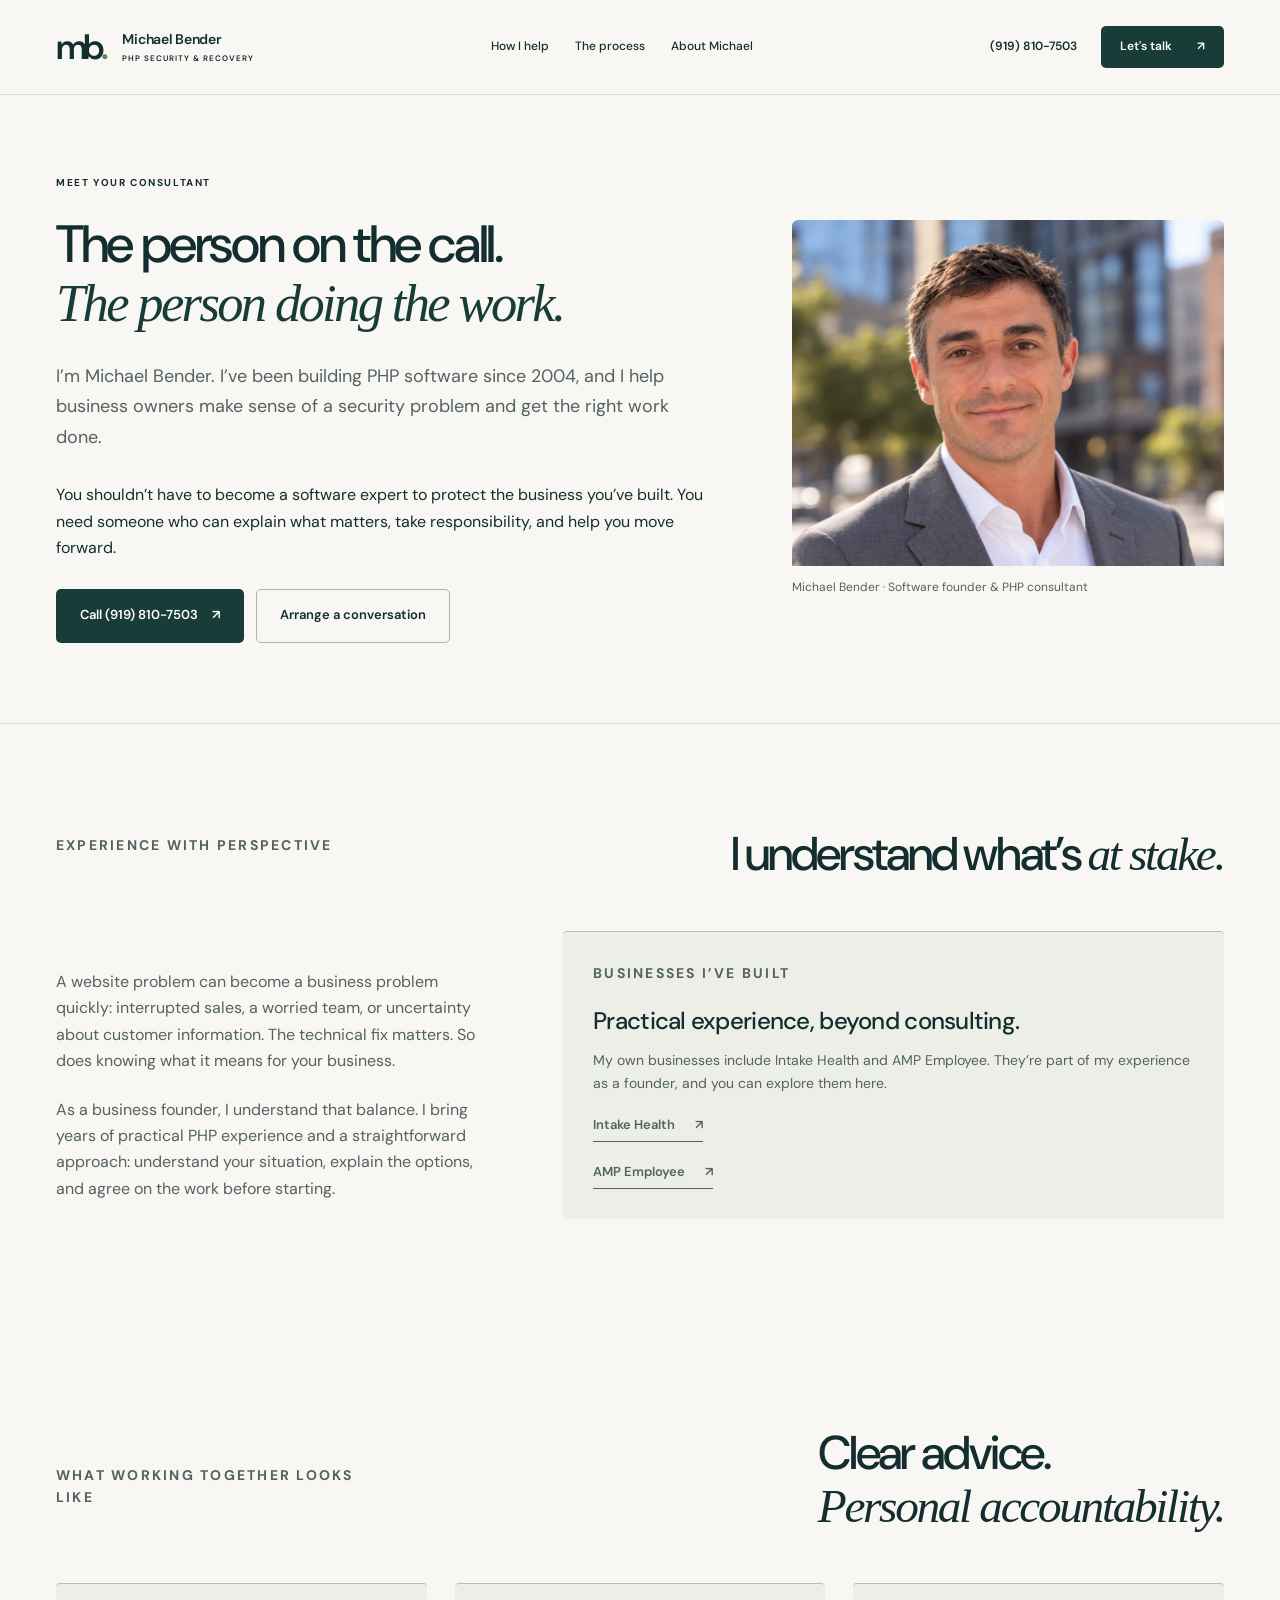
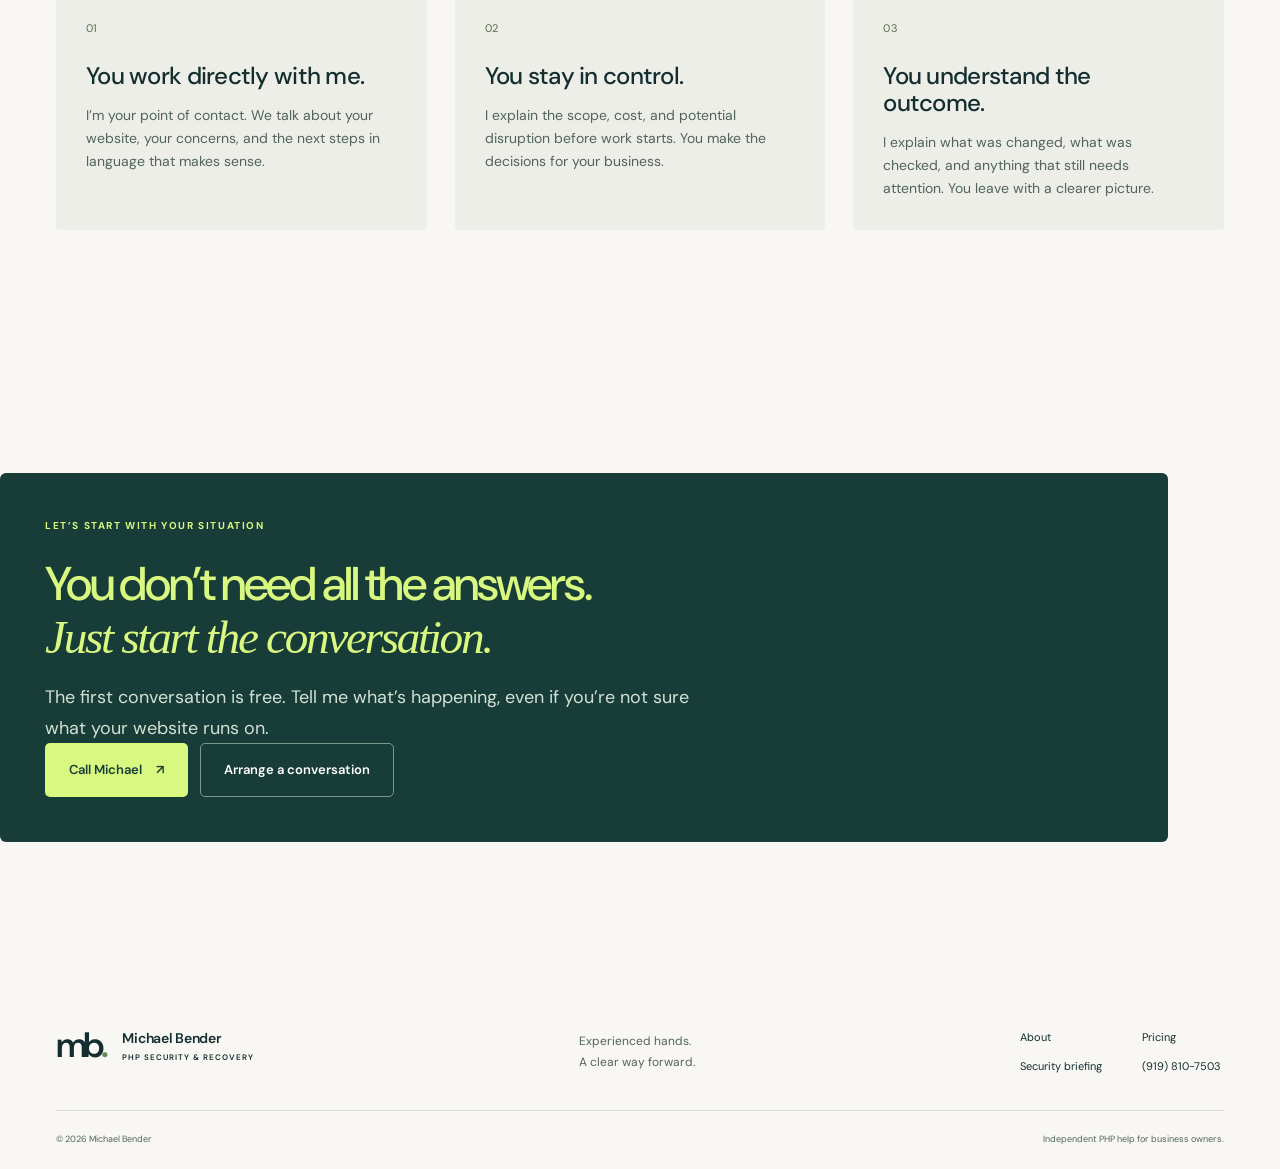
==== commit bf26f076: "Use Michael's supplied outdoor headshot throughout the redesign" ====
--- a/about/index.html
+++ b/about/index.html
@@ -36,7 +36,7 @@
           <p>You shouldn’t have to become a software expert to protect the business you’ve built. You need someone who can explain what matters, take responsibility, and help you move forward.</p>
           <div class="button-row"><a class="btn btn-dark" href="tel:+19198107503">Call (919) 810-7503 <span aria-hidden="true">↗</span></a><a class="btn btn-outline" href="/#contact">Arrange a conversation</a></div>
         </div>
-        <figure class="portrait"><img src="/img/michael-bender.webp" width="800" height="800" alt="Michael Bender"><figcaption>Michael Bender · Software founder &amp; PHP consultant</figcaption></figure>
+        <figure class="portrait"><img src="/img/michael-bender.webp" width="1000" height="801" alt="Michael Bender"><figcaption>Michael Bender · Software founder &amp; PHP consultant</figcaption></figure>
       </div>
     </section>
     <section class="section">
